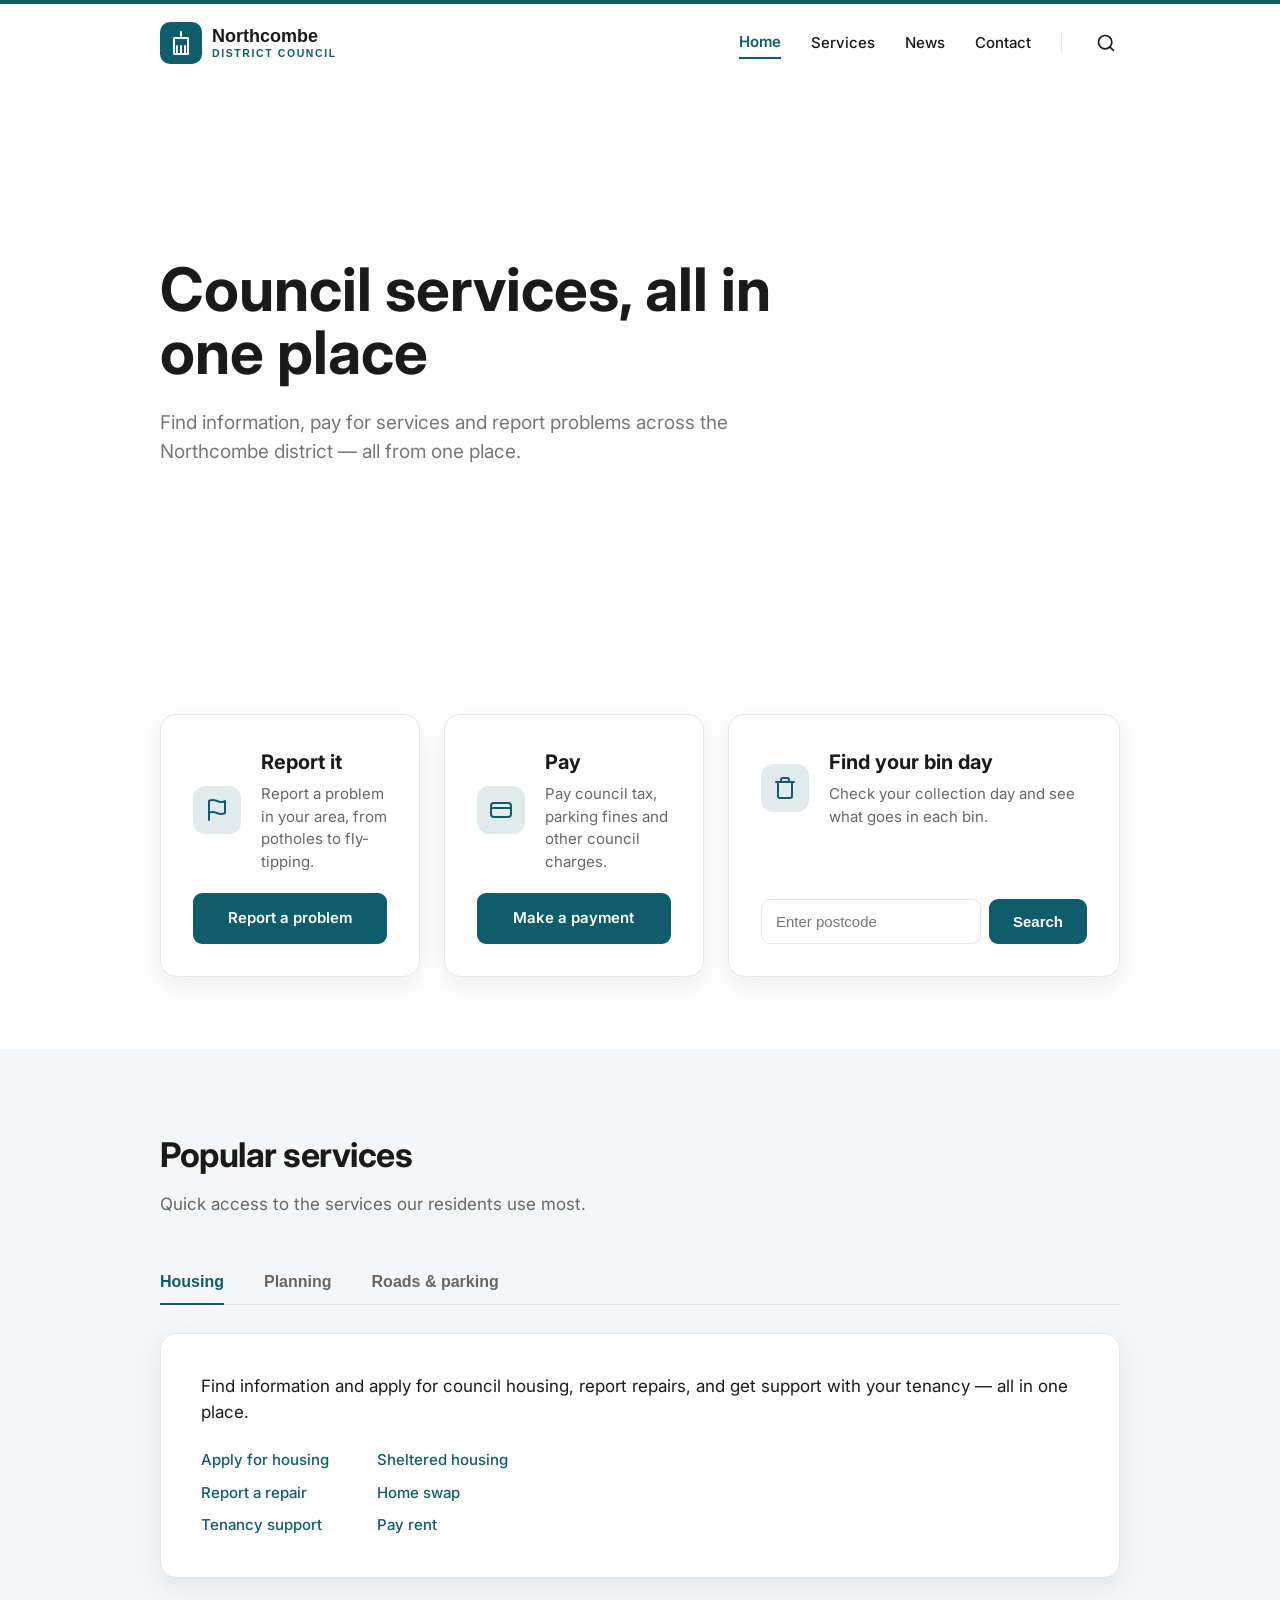
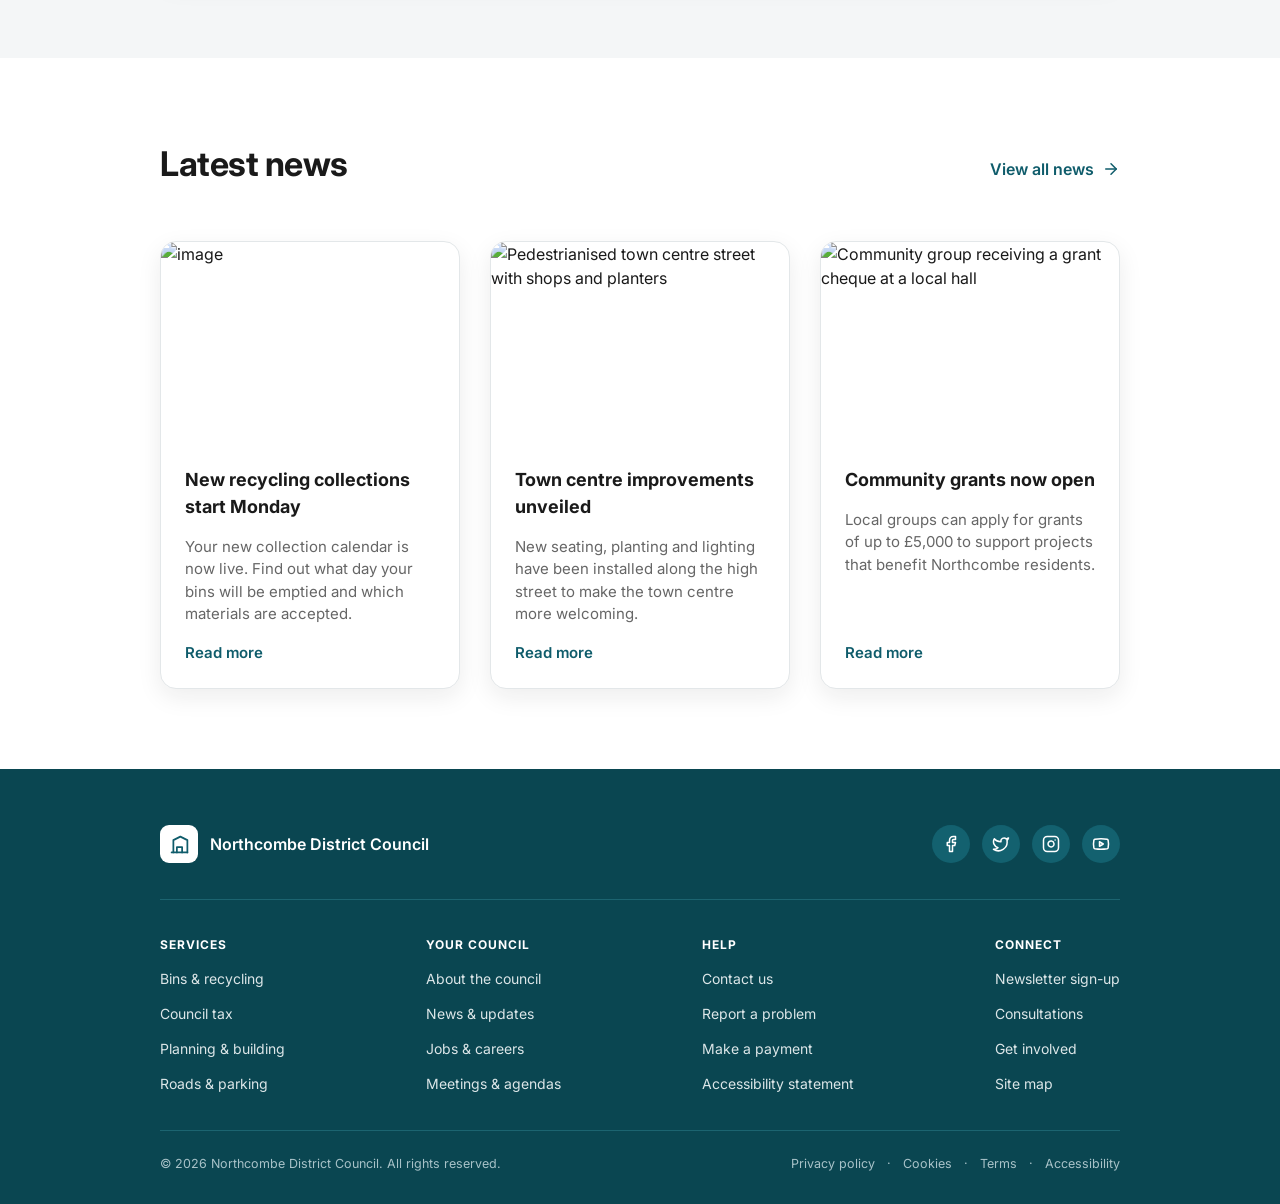
==== second-example/index.html @ d8261a24 "Add Northcombe District Council accessibility demo builds Two static builds of the same council site" ====
<!DOCTYPE html>
<html lang="en">
<head>
  <meta charset="UTF-8">
  <title>Northcombe District Council</title>
  <link rel="stylesheet" href="styles.css">
</head>
<body>
  <header class="site-header">
    <div class="container header-inner">
      <a href="index.html" class="logo-link">
        <img src="logo.svg" alt="logo">
      </a>
      <nav class="main-nav" aria-label="Main">
        <a href="index.html" class="nav-link active">Home</a>
        <a href="services.html" class="nav-link">Services</a>
        <a href="news.html" class="nav-link">News</a>
        <a href="contact.html" class="nav-link">Contact</a>
        <span class="nav-divider" aria-hidden="true"></span>
        <button class="search-btn" type="button" aria-label="Search">
          <svg class="icon-search" viewBox="0 0 24 24" fill="none" stroke="currentColor" stroke-width="2" stroke-linecap="round" stroke-linejoin="round" aria-hidden="true">
            <circle cx="11" cy="11" r="8"></circle>
            <path d="m21 21-4.35-4.35"></path>
          </svg>
        </button>
      </nav>
    </div>
  </header>

  <main>
    <section class="hero">
      <div class="hero-bg" aria-hidden="true"></div>
      <div class="container hero-content">
        <h1>Council services, all in one place</h1>
        <p class="hero-intro">Find information, pay for services and report problems across the Northcombe district — all from one place.</p>
      </div>
    </section>

    <section class="action-cards">
      <div class="container cards-row">
        <article class="card action-card">
          <div class="card-header">
            <span class="icon-badge">
              <svg viewBox="0 0 24 24" fill="none" stroke="currentColor" stroke-width="2" stroke-linecap="round" stroke-linejoin="round" aria-hidden="true"><path d="M4 15s1-1 4-1 5 2 8 2 4-1 4-1V3s-1 1-4 1-5-2-8-2-4 1-4 1z"></path><line x1="4" y1="22" x2="4" y2="15"></line></svg>
            </span>
            <div class="card-text">
              <h2>Report it</h2>
              <p>Report a problem in your area, from potholes to fly-tipping.</p>
            </div>
          </div>
          <a href="report.html" class="card-link">Report a problem</a>
        </article>

        <article class="card action-card">
          <div class="card-header">
            <span class="icon-badge">
              <svg viewBox="0 0 24 24" fill="none" stroke="currentColor" stroke-width="2" stroke-linecap="round" stroke-linejoin="round" aria-hidden="true"><rect x="2" y="5" width="20" height="14" rx="3"></rect><line x1="2" y1="10" x2="22" y2="10"></line></svg>
            </span>
            <div class="card-text">
              <h2>Pay</h2>
              <p>Pay council tax, parking fines and other council charges.</p>
            </div>
          </div>
          <a href="pay.html" class="card-link">Make a payment</a>
        </article>

        <article class="card action-card">
          <div class="card-header">
            <span class="icon-badge">
              <svg viewBox="0 0 24 24" fill="none" stroke="currentColor" stroke-width="2" stroke-linecap="round" stroke-linejoin="round" aria-hidden="true"><path d="M3 6h18"></path><path d="M19 6v14c0 1-1 2-2 2H7c-1 0-2-1-2-2V6"></path><path d="M8 6V4c0-1 1-2 2-2h4c1 0 2 1 2 2v2"></path></svg>
            </span>
            <div class="card-text">
              <h2>Find your bin day</h2>
              <p>Check your collection day and see what goes in each bin.</p>
            </div>
          </div>
          <form class="postcode-search" action="bins.html" method="get">
            <input type="text" id="postcode" name="postcode" placeholder="Enter postcode">
            <button type="submit" class="btn btn-primary">Search</button>
          </form>
        </article>
      </div>
    </section>

    <section class="popular-services">
      <div class="container">
        <div class="section-header">
          <h2>Popular services</h2>
          <p>Quick access to the services our residents use most.</p>
        </div>
        <div class="tabs">
          <div class="tabs-row" role="tablist" aria-label="Popular services">
            <button class="tab-btn active" id="tab-housing" role="tab" aria-selected="true" aria-controls="panel-housing" data-tab="housing">Housing</button>
            <button class="tab-btn" id="tab-planning" role="tab" aria-selected="false" aria-controls="panel-planning" data-tab="planning">Planning</button>
            <button class="tab-btn" id="tab-roads" role="tab" aria-selected="false" aria-controls="panel-roads" data-tab="roads">Roads &amp; parking</button>
          </div>
          <div class="tab-divider"></div>
          <div class="tab-panels">
            <div class="tab-panel active" id="panel-housing" role="tabpanel" aria-labelledby="tab-housing">
              <p>Find information and apply for council housing, report repairs, and get support with your tenancy — all in one place.</p>
              <div class="links-grid">
                <div class="links-col">
                  <a href="housing.html">Apply for housing</a>
                  <a href="repairs.html">Report a repair</a>
                  <a href="tenancy.html">Tenancy support</a>
                </div>
                <div class="links-col">
                  <a href="sheltered.html">Sheltered housing</a>
                  <a href="homeswap.html">Home swap</a>
                  <a href="rent.html">Pay rent</a>
                </div>
              </div>
            </div>
            <div class="tab-panel" id="panel-planning" role="tabpanel" aria-labelledby="tab-planning" hidden>
              <p>View planning applications, request pre-application advice and find building control guidance.</p>
              <div class="links-grid">
                <div class="links-col">
                  <a href="planning.html">Planning applications</a>
                  <a href="permission.html">Planning permission</a>
                  <a href="building.html">Building control</a>
                </div>
                <div class="links-col">
                  <a href="policies.html">Local planning policy</a>
                  <a href="enforcement.html">Planning enforcement</a>
                  <a href="appeals.html">Planning appeals</a>
                </div>
              </div>
            </div>
            <div class="tab-panel" id="panel-roads" role="tabpanel" aria-labelledby="tab-roads" hidden>
              <p>Report potholes, streetlight faults and parking problems, or apply for a parking permit.</p>
              <div class="links-grid">
                <div class="links-col">
                  <a href="potholes.html">Report a pothole</a>
                  <a href="streetlight.html">Faulty streetlight</a>
                  <a href="parking.html">Parking permits</a>
                </div>
                <div class="links-col">
                  <a href="abandoned.html">Abandoned vehicle</a>
                  <a href="roadworks.html">Roadworks</a>
                  <a href="speed.html">Speed limits</a>
                </div>
              </div>
            </div>
          </div>
        </div>
      </div>
    </section>

    <section class="latest-news">
      <div class="container">
        <div class="section-header header-row">
          <h2>Latest news</h2>
          <a href="news.html" class="view-all">
            View all news
            <svg viewBox="0 0 24 24" width="18" height="18" fill="none" stroke="currentColor" stroke-width="2" stroke-linecap="round" stroke-linejoin="round" aria-hidden="true"><path d="M5 12h14"></path><path d="m12 5 7 7-7 7"></path></svg>
          </a>
        </div>
        <div class="news-row">
          <article class="card news-card">
            <img src="https://images.unsplash.com/photo-1762805544291-cb128cf5ec80?crop=entropy&cs=tinysrgb&fit=max&fm=jpg&ixlib=rb-4.1.0&q=80&w=600" width="600" height="200" alt="image">
            <div class="news-body">
              <h3>New recycling collections start Monday</h3>
              <p class="news-summary">Your new collection calendar is now live. Find out what day your bins will be emptied and which materials are accepted.</p>
              <a href="recycling.html" class="read-more">Read more</a>
            </div>
          </article>

          <article class="card news-card">
            <img src="https://images.unsplash.com/photo-1702795601280-b0abf0468cf0?crop=entropy&cs=tinysrgb&fit=max&fm=jpg&ixlib=rb-4.1.0&q=80&w=600" width="600" height="200" alt="Pedestrianised town centre street with shops and planters">
            <div class="news-body">
              <h3>Town centre improvements unveiled</h3>
              <p class="news-summary">New seating, planting and lighting have been installed along the high street to make the town centre more welcoming.</p>
              <a href="town-centre.html" class="read-more">Read more</a>
            </div>
          </article>

          <article class="card news-card">
            <img src="https://images.unsplash.com/photo-1635336650373-4f62eae207f9?crop=entropy&cs=tinysrgb&fit=max&fm=jpg&ixlib=rb-4.1.0&q=80&w=600" width="600" height="200" alt="Community group receiving a grant cheque at a local hall">
            <div class="news-body">
              <h3>Community grants now open</h3>
              <p class="news-summary">Local groups can apply for grants of up to £5,000 to support projects that benefit Northcombe residents.</p>
              <a href="grants.html" class="read-more">Read more</a>
            </div>
          </article>
        </div>
      </div>
    </section>
  </main>

  <footer class="site-footer">
    <div class="container">
      <div class="footer-top">
        <div class="footer-brand">
          <span class="footer-crest">
            <svg viewBox="0 0 24 24" fill="none" stroke="currentColor" stroke-width="2" stroke-linecap="round" stroke-linejoin="round" aria-hidden="true"><path d="M3 21h18"></path><path d="M5 21V7l8-4 8 4v14"></path><path d="M9 21v-6h6v6"></path></svg>
          </span>
          Northcombe District Council
        </div>
        <div class="social">
          <a href="https://facebook.com" aria-label="Facebook">
            <svg viewBox="0 0 24 24" fill="none" stroke="currentColor" stroke-width="2" stroke-linecap="round" stroke-linejoin="round" aria-hidden="true"><path d="M18 2h-3a5 5 0 0 0-5 5v3H7v4h3v8h4v-8h3l1-4h-4V7a1 1 0 0 1 1-1h3z"></path></svg>
          </a>
          <a href="https://twitter.com" aria-label="Twitter">
            <svg viewBox="0 0 24 24" fill="none" stroke="currentColor" stroke-width="2" stroke-linecap="round" stroke-linejoin="round" aria-hidden="true"><path d="M22 4s-.7 2.1-2 3.4c1.6 10-9.4 17.3-18 11.6 2.2.1 4.4-.6 6-2C3 15.5.5 9.6 3 5c2.2 2.6 5.6 4.1 9 4-.9-4.2 4-6.6 7-3.8 1.1 0 3-1.2 3-1.2z"></path></svg>
          </a>
          <a href="https://instagram.com" aria-label="Instagram">
            <svg viewBox="0 0 24 24" fill="none" stroke="currentColor" stroke-width="2" stroke-linecap="round" stroke-linejoin="round" aria-hidden="true"><rect x="2" y="2" width="20" height="20" rx="5" ry="5"></rect><path d="M16 11.37A4 4 0 1 1 12.63 8 4 4 0 0 1 16 11.37z"></path><line x1="17.5" y1="6.5" x2="17.51" y2="6.5"></line></svg>
          </a>
          <a href="https://youtube.com" aria-label="YouTube">
            <svg viewBox="0 0 24 24" fill="none" stroke="currentColor" stroke-width="2" stroke-linecap="round" stroke-linejoin="round" aria-hidden="true"><path d="M2.5 17a24.12 24.12 0 0 1 0-10 2 2 0 0 1 1.4-1.4 49.56 49.56 0 0 1 16.2 0A2 2 0 0 1 21.5 7a24.12 24.12 0 0 1 0 10 2 2 0 0 1-1.4 1.4 49.55 49.55 0 0 1-16.2 0A2 2 0 0 1 2.5 17z"></path><polygon points="10 15 15 12 10 9"></polygon></svg>
          </a>
        </div>
      </div>
      <div class="footer-divider"></div>
      <div class="footer-columns">
        <div class="footer-col">
          <h3>Services</h3>
          <a href="bins.html">Bins &amp; recycling</a>
          <a href="council-tax.html">Council tax</a>
          <a href="planning.html">Planning &amp; building</a>
          <a href="roads.html">Roads &amp; parking</a>
        </div>
        <div class="footer-col">
          <h3>Your council</h3>
          <a href="about.html">About the council</a>
          <a href="news.html">News &amp; updates</a>
          <a href="jobs.html">Jobs &amp; careers</a>
          <a href="meetings.html">Meetings &amp; agendas</a>
        </div>
        <div class="footer-col">
          <h3>Help</h3>
          <a href="contact.html">Contact us</a>
          <a href="report.html">Report a problem</a>
          <a href="pay.html">Make a payment</a>
          <a href="accessibility.html">Accessibility statement</a>
        </div>
        <div class="footer-col">
          <h3>Connect</h3>
          <a href="newsletter.html">Newsletter sign-up</a>
          <a href="consultations.html">Consultations</a>
          <a href="volunteer.html">Get involved</a>
          <a href="sitemap.html">Site map</a>
        </div>
      </div>
      <div class="footer-fine">
        <p>&copy; 2026 Northcombe District Council. All rights reserved.</p>
        <p><a href="privacy.html">Privacy policy</a> &nbsp; &middot; &nbsp; <a href="cookies.html">Cookies</a> &nbsp; &middot; &nbsp; <a href="terms.html">Terms</a> &nbsp; &middot; &nbsp; <a href="accessibility.html">Accessibility</a></p>
      </div>
    </div>
  </footer>

  <script src="script.js"></script>
</body>
</html>
---- second-example/styles.css ----
@import url('https://fonts.googleapis.com/css2?family=Inter:wght@400;500;600;700&display=swap');

:root {
  --teal: #0F5C6B;
  --teal-dark: #0A4651;
  --teal-tint: rgba(15, 92, 107, 0.12);
  --amber: #E8A33D;
  --heading: #1A1A1A;
  --bg: #FFFFFF;
  --section: #F4F6F7;
  --border: #E3E7E9;
  --footer-link: #DCE6E8;
  --footer-faint: #5E868F;
  --radius: 16px;
  --radius-sm: 9px;
  --container: 1200px;
}

* {
  box-sizing: border-box;
}

body {
  margin: 0;
  font-family: Inter, -apple-system, BlinkMacSystemFont, 'Segoe UI', sans-serif;
  color: var(--heading);
  background: var(--bg);
  line-height: 1.5;
}

img {
  max-width: 100%;
  display: block;
}

a {
  color: var(--teal);
  text-decoration: none;
}

.container {
  width: 100%;
  max-width: var(--container);
  margin: 0 auto;
  padding: 0 120px;
}

/* Header */
.site-header {
  background: var(--bg);
  border-top: 4px solid var(--teal);
}

.header-inner {
  display: flex;
  align-items: center;
  justify-content: space-between;
  padding-top: 18px;
  padding-bottom: 18px;
}

.logo-link {
  display: inline-block;
  line-height: 0;
}

.main-nav {
  display: flex;
  align-items: center;
  gap: 30px;
}

.nav-link {
  font-size: 15px;
  font-weight: 500;
  color: var(--heading);
  padding: 4px 0;
}

.nav-link.active {
  color: var(--teal);
  font-weight: 600;
  border-bottom: 2px solid var(--teal);
}

.nav-divider {
  width: 1px;
  height: 20px;
  background: var(--border);
}

.search-btn {
  background: none;
  border: none;
  padding: 4px;
  cursor: pointer;
  display: inline-flex;
  align-items: center;
  justify-content: center;
  color: var(--heading);
}

.icon-search {
  width: 20px;
  height: 20px;
}

/* Hero */
.hero {
  position: relative;
  height: 560px;
  display: flex;
  align-items: center;
  overflow: hidden;
}

.hero-bg {
  position: absolute;
  inset: 0;
  background: url('https://images.unsplash.com/photo-1603113232460-e4f9387aef85?crop=entropy&cs=tinysrgb&fit=max&fm=jpg&ixlib=rb-4.1.0&q=80&w=1440') center/cover no-repeat;
}

.hero-bg::after {
  content: '';
  position: absolute;
  inset: 0;
  background: rgba(255, 255, 255, 0.89);
}

.hero-content {
  position: relative;
  z-index: 1;
}

.hero-content h1 {
  font-size: 60px;
  line-height: 1.05;
  font-weight: 700;
  margin: 0 0 24px;
  max-width: 640px;
}

.hero-intro {
  font-size: 19px;
  line-height: 1.55;
  margin: 0;
  max-width: 600px;
  color: #767676;
}

*:focus {
  outline: none;
}

/* Cards */
.cards-row {
  display: flex;
  gap: 24px;
  padding-top: 72px;
  padding-bottom: 72px;
}

.card {
  background: var(--bg);
  border: 1px solid var(--border);
  border-radius: var(--radius);
  box-shadow: 0 8px 24px rgba(26, 26, 26, 0.08);
}

.action-card {
  flex: 1;
  padding: 32px;
  display: flex;
  flex-direction: column;
  gap: 20px;
}

.card-header {
  display: flex;
  align-items: center;
  gap: 20px;
}

.icon-badge {
  width: 48px;
  height: 48px;
  border-radius: 12px;
  background: var(--teal-tint);
  display: inline-flex;
  align-items: center;
  justify-content: center;
  color: var(--teal);
  flex-shrink: 0;
}

.icon-badge svg {
  width: 24px;
  height: 24px;
}

.card-text h2 {
  font-size: 20px;
  font-weight: 700;
  margin: 0 0 6px;
}

.card-text p {
  margin: 0;
  font-size: 15px;
  color: #666;
}

.card-link,
.btn {
  display: inline-flex;
  align-items: center;
  justify-content: center;
  padding: 14px 24px;
  border-radius: var(--radius-sm);
  font-size: 15px;
  font-weight: 600;
  cursor: pointer;
  border: none;
}

.card-link {
  background: var(--teal);
  color: #fff;
  margin-top: auto;
}

.postcode-search {
  display: flex;
  gap: 8px;
  margin-top: auto;
}

.postcode-search input {
  flex: 1;
  padding: 12px 14px;
  border: 1px solid var(--border);
  border-radius: var(--radius-sm);
  font-size: 15px;
}

.btn-primary {
  background: var(--teal);
  color: #fff;
}

/* Popular services */
.popular-services {
  background: var(--section);
  padding: 80px 0;
}

.section-header {
  margin-bottom: 44px;
}

.section-header h2 {
  font-size: 34px;
  font-weight: 700;
  margin: 0 0 12px;
  letter-spacing: -0.5px;
}

.section-header p {
  margin: 0;
  font-size: 17px;
  color: #666;
}

.tabs-row {
  display: flex;
  gap: 40px;
  margin-bottom: 0;
}

.tab-btn {
  background: none;
  border: none;
  border-bottom: 2px solid transparent;
  padding: 12px 0;
  font-size: 16px;
  font-weight: 600;
  color: #666;
  cursor: pointer;
}

.tab-btn.active {
  color: var(--teal);
  border-bottom-color: var(--teal);
}

.tab-divider {
  height: 1px;
  background: var(--border);
  margin-top: -1px;
  margin-bottom: 28px;
}

.tab-panel {
  display: none;
  background: var(--bg);
  border: 1px solid var(--border);
  border-radius: var(--radius);
  padding: 40px;
  box-shadow: 0 8px 24px rgba(26, 26, 26, 0.08);
}

.tab-panel.active {
  display: block;
}

.tab-panel p {
  margin: 0 0 24px;
  font-size: 17px;
}

.links-grid {
  display: flex;
  gap: 48px;
}

.links-col {
  display: flex;
  flex-direction: column;
  gap: 10px;
}

.links-col a {
  font-size: 15px;
  font-weight: 500;
  color: var(--teal);
}

/* Latest news */
.latest-news {
  padding: 80px 0;
}

.header-row {
  display: flex;
  align-items: center;
  justify-content: space-between;
  margin-bottom: 40px;
}

.view-all {
  display: inline-flex;
  align-items: center;
  gap: 8px;
  font-size: 16px;
  font-weight: 600;
  color: var(--teal);
}

.news-row {
  display: flex;
  gap: 30px;
}

.news-card {
  flex: 1;
  display: flex;
  flex-direction: column;
  overflow: hidden;
}

.news-card img {
  width: 100%;
  height: 200px;
  object-fit: cover;
}

.news-body {
  padding: 24px;
  display: flex;
  flex-direction: column;
  gap: 16px;
  flex: 1;
}

.news-body h3 {
  font-size: 18px;
  font-weight: 700;
  margin: 0;
}

.news-summary {
  margin: 0;
  font-size: 15px;
  color: #666;
  flex: 1;
}

.read-more {
  font-size: 15px;
  font-weight: 600;
  color: var(--teal);
}

/* Footer */
.site-footer {
  background: var(--teal-dark);
  color: #fff;
  padding: 56px 0 30px;
}

.footer-top {
  display: flex;
  align-items: center;
  justify-content: space-between;
  margin-bottom: 36px;
}

.footer-brand {
  display: flex;
  align-items: center;
  gap: 12px;
  font-size: 16px;
  font-weight: 600;
  color: #fff;
}

.footer-crest {
  width: 38px;
  height: 38px;
  border-radius: 9px;
  background: #fff;
  display: inline-flex;
  align-items: center;
  justify-content: center;
  color: var(--teal);
}

.footer-crest svg {
  width: 21px;
  height: 21px;
}

.social {
  display: flex;
  gap: 12px;
}

.social a {
  width: 38px;
  height: 38px;
  border-radius: 19px;
  background: #13616F;
  display: inline-flex;
  align-items: center;
  justify-content: center;
  color: #fff;
}

.social a svg {
  width: 18px;
  height: 18px;
}

.footer-divider {
  height: 1px;
  background: #1C6470;
  margin-bottom: 36px;
}

.footer-columns {
  display: flex;
  justify-content: space-between;
  gap: 48px;
  margin-bottom: 36px;
}

.footer-col {
  display: flex;
  flex-direction: column;
  gap: 14px;
}

.footer-col h3 {
  font-size: 12px;
  font-weight: 700;
  letter-spacing: 1px;
  color: #fff;
  margin: 0;
  text-transform: uppercase;
}

.footer-col a {
  font-size: 14px;
  color: var(--footer-link);
}

.footer-fine {
  display: flex;
  justify-content: space-between;
  align-items: center;
  padding-top: 24px;
  border-top: 1px solid #1C6470;
}

.footer-fine p,
.footer-fine a {
  font-size: 12.5px;
  color: #A8C2C8;
  margin: 0;
}

/* Report page */
.breadcrumb {
  display: flex;
  align-items: center;
  gap: 8px;
  padding: 16px 0;
  border-bottom: 1px solid var(--border);
  font-size: 13px;
}

.breadcrumb a {
  color: var(--teal);
}

.breadcrumb span {
  color: #666;
}

.main-two-col {
  display: flex;
  justify-content: space-between;
  gap: 80px;
  padding-top: 56px;
  padding-bottom: 84px;
}

.form-column {
  width: 680px;
}

.form-column h1 {
  font-size: 34px;
  font-weight: 700;
  margin: 0 0 12px;
}

.form-column > p {
  margin: 0 0 26px;
  font-size: 16px;
  color: #666;
}

.fields {
  display: flex;
  flex-direction: column;
  gap: 16px;
}

.field input,
.field select,
.field textarea {
  width: 100%;
  padding: 15px 16px;
  border: 1px solid var(--border);
  border-radius: var(--radius-sm);
  font-size: 15px;
  font-family: inherit;
}

.field textarea {
  min-height: 150px;
  resize: vertical;
}

.field select {
  appearance: none;
  background: var(--bg);
}

.file-field {
  display: flex;
  align-items: center;
  gap: 12px;
}

.file-field label {
  font-size: 15px;
  color: var(--heading);
}

.aside {
  width: 360px;
  display: flex;
  flex-direction: column;
  gap: 16px;
}

.help-card,
.next-card {
  border-radius: 12px;
  padding: 24px;
  display: flex;
  flex-direction: column;
  gap: 8px;
}

.help-card {
  background: var(--section);
}

.next-card {
  background: var(--bg);
  border: 1px solid var(--border);
}

.help-card h2,
.next-card h2 {
  font-size: 16px;
  font-weight: 700;
  margin: 0;
}

.help-card p,
.next-card p {
  margin: 0;
  font-size: 14px;
}

.help-card .muted,
.next-card .muted {
  color: #666;
}

/* Dialog */
.dialog-backdrop {
  position: fixed;
  inset: 0;
  background: rgba(8, 39, 45, 0.7);
  z-index: 200;
}

.dialog {
  position: fixed;
  top: 50%;
  left: 50%;
  transform: translate(-50%, -50%);
  width: 460px;
  background: var(--bg);
  border-radius: var(--radius);
  padding: 44px 40px 40px;
  box-shadow: 0 24px 60px rgba(10, 42, 49, 0.25);
  z-index: 201;
}

.dialog-content {
  display: flex;
  flex-direction: column;
  align-items: center;
  gap: 18px;
  text-align: center;
}

.dialog-close {
  position: absolute;
  top: 12px;
  right: 12px;
  width: 36px;
  height: 36px;
  border-radius: 18px;
  background: none;
  border: none;
  cursor: pointer;
  display: inline-flex;
  align-items: center;
  justify-content: center;
  color: #666;
}

.dialog-close svg {
  width: 20px;
  height: 20px;
}

.success-badge {
  width: 64px;
  height: 64px;
  border-radius: 32px;
  background: var(--teal);
  color: #fff;
  display: inline-flex;
  align-items: center;
  justify-content: center;
}

.success-badge svg {
  width: 32px;
  height: 32px;
}

.dialog-title {
  font-size: 21px;
  font-weight: 700;
  margin: 0;
  line-height: 1.3;
}

.dialog-body {
  margin: 0;
  font-size: 14px;
  color: #666;
}

[hidden] {
  display: none !important;
}
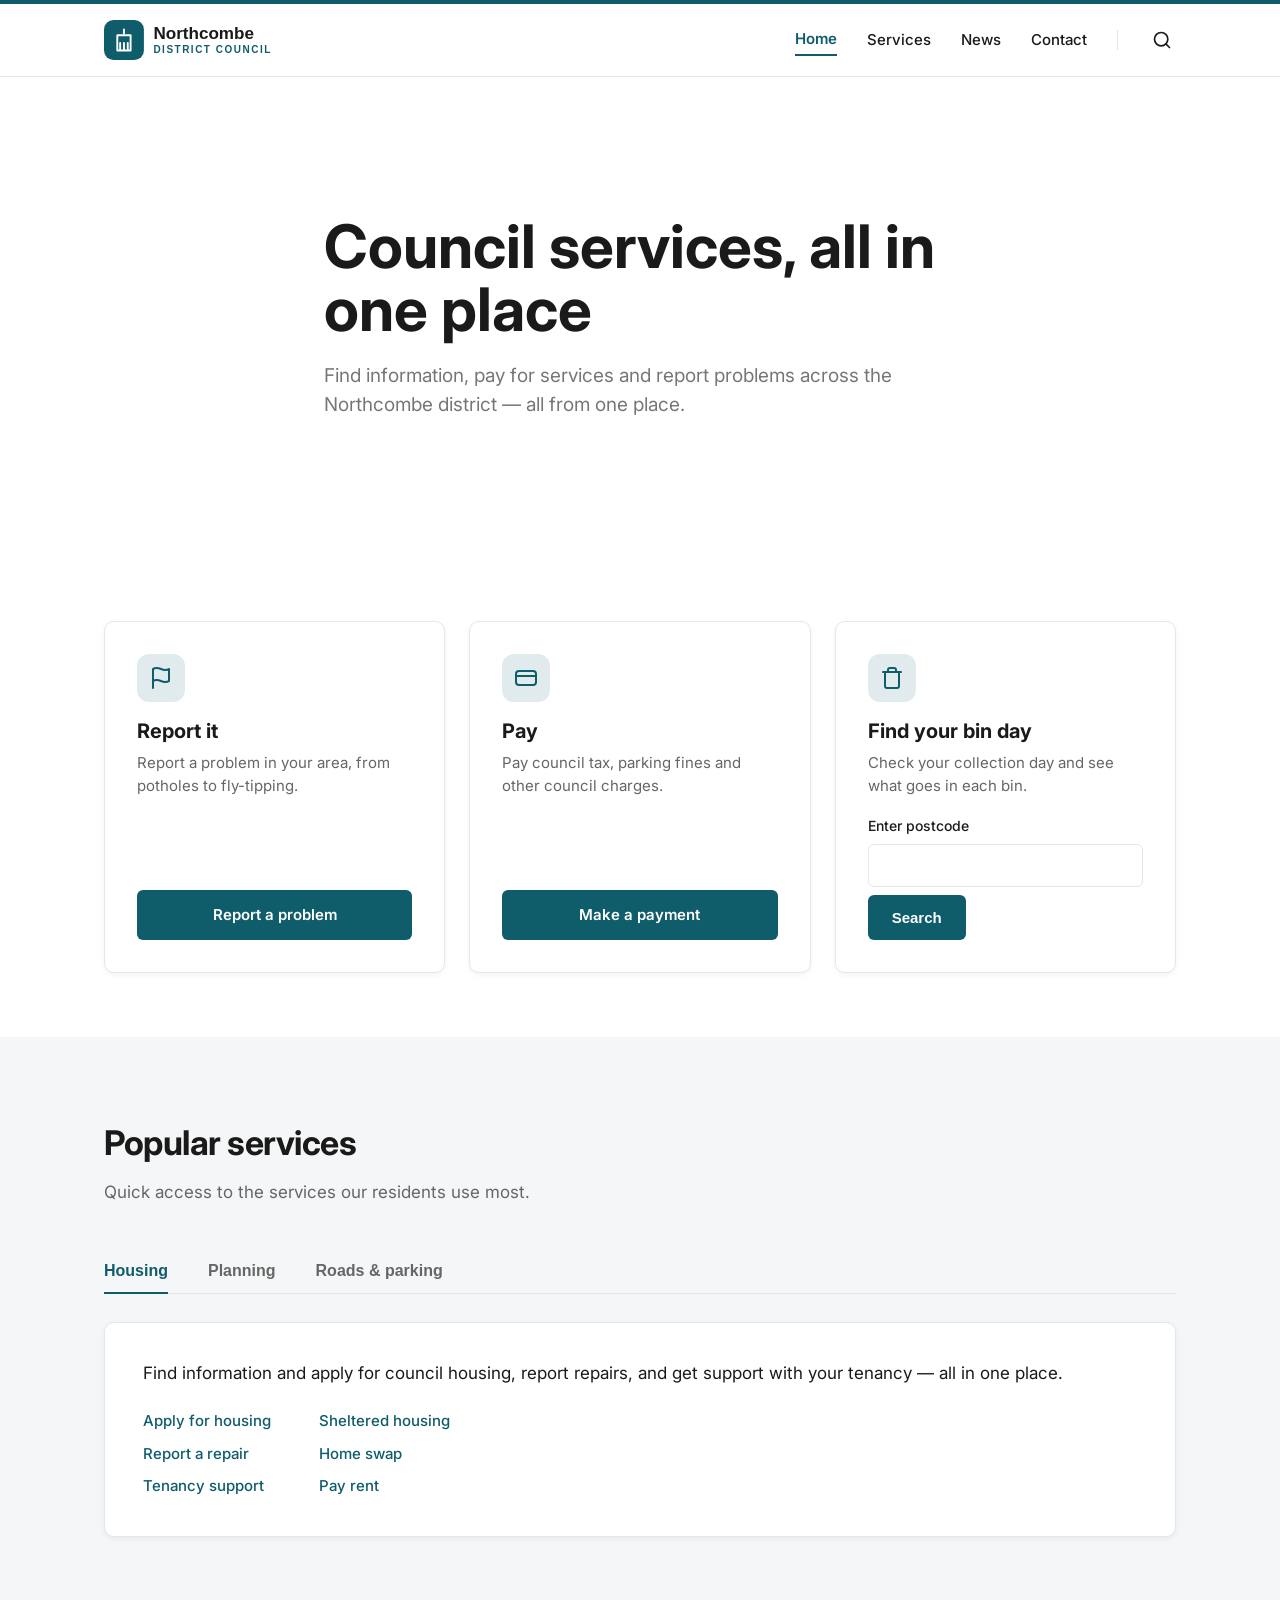
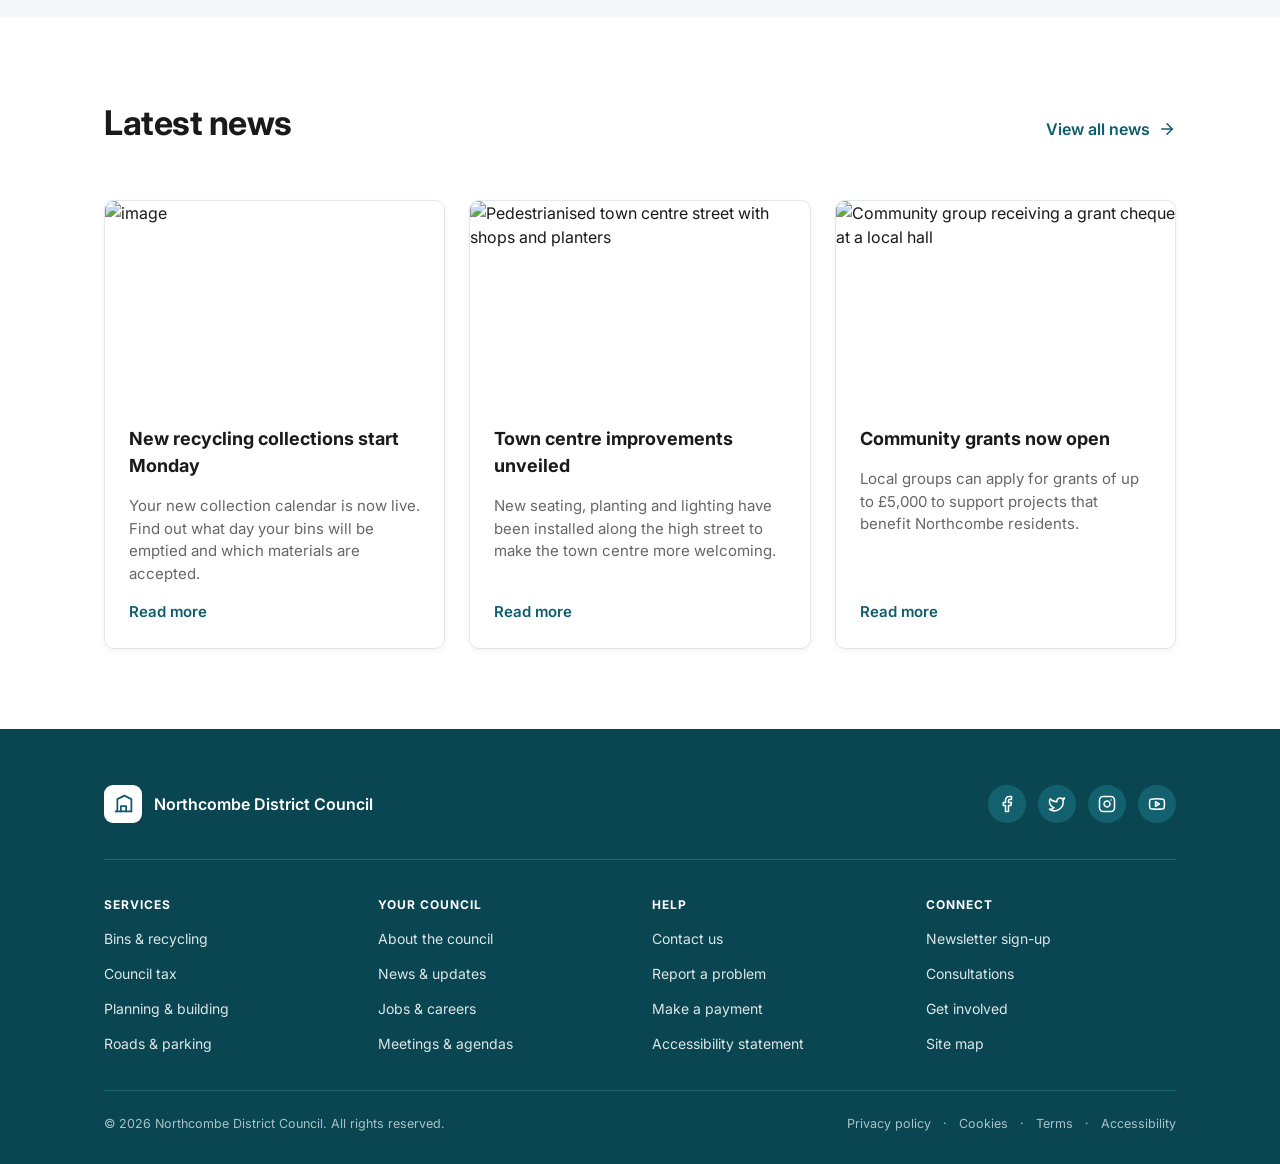
==== commit 0b9d9199: "style(second-example): port fluid iframe layout + council polish Mirror the first-example redesign s" ====
--- a/second-example/index.html
+++ b/second-example/index.html
@@ -75,7 +75,8 @@
             </div>
           </div>
           <form class="postcode-search" action="bins.html" method="get">
-            <input type="text" id="postcode" name="postcode" placeholder="Enter postcode">
+            <label for="postcode" class="postcode-label">Enter postcode</label>
+            <input type="text" id="postcode" name="postcode">
             <button type="submit" class="btn btn-primary">Search</button>
           </form>
         </article>
--- a/second-example/styles.css
+++ b/second-example/styles.css
@@ -11,8 +11,8 @@
   --border: #E3E7E9;
   --footer-link: #DCE6E8;
   --footer-faint: #5E868F;
-  --radius: 16px;
-  --radius-sm: 9px;
+  --radius: 10px;
+  --radius-sm: 6px;
   --container: 1200px;
 }
 
@@ -42,32 +42,41 @@
   width: 100%;
   max-width: var(--container);
   margin: 0 auto;
-  padding: 0 120px;
+  padding: 0 clamp(20px, 5vw, 72px);
 }
 
 /* Header */
 .site-header {
   background: var(--bg);
   border-top: 4px solid var(--teal);
+  border-bottom: 1px solid var(--border);
 }
 
 .header-inner {
   display: flex;
   align-items: center;
   justify-content: space-between;
-  padding-top: 18px;
-  padding-bottom: 18px;
+  gap: 16px;
+  flex-wrap: wrap;
+  padding-top: 16px;
+  padding-bottom: 16px;
 }
 
 .logo-link {
   display: inline-block;
   line-height: 0;
+  flex-shrink: 0;
+}
+
+.logo-link img {
+  height: 40px;
+  width: auto;
 }
 
 .main-nav {
   display: flex;
   align-items: center;
-  gap: 30px;
+  gap: clamp(14px, 2.5vw, 30px);
 }
 
 .nav-link {
@@ -108,10 +117,11 @@
 /* Hero */
 .hero {
   position: relative;
-  height: 560px;
+  min-height: 480px;
   display: flex;
   align-items: center;
   overflow: hidden;
+  padding: 48px 0;
 }
 
 .hero-bg {
@@ -130,13 +140,17 @@
 .hero-content {
   position: relative;
   z-index: 1;
+  background: #fff;
+  padding: clamp(24px, 4vw, 44px);
+  border-radius: var(--radius);
+  max-width: 720px;
 }
 
 .hero-content h1 {
-  font-size: 60px;
+  font-size: clamp(34px, 6vw, 60px);
   line-height: 1.05;
   font-weight: 700;
-  margin: 0 0 24px;
+  margin: 0 0 20px;
   max-width: 640px;
 }
 
@@ -154,31 +168,32 @@
 
 /* Cards */
 .cards-row {
-  display: flex;
+  display: grid;
+  grid-template-columns: repeat(auto-fit, minmax(220px, 1fr));
   gap: 24px;
-  padding-top: 72px;
-  padding-bottom: 72px;
+  padding-top: 64px;
+  padding-bottom: 64px;
 }
 
 .card {
   background: var(--bg);
   border: 1px solid var(--border);
   border-radius: var(--radius);
-  box-shadow: 0 8px 24px rgba(26, 26, 26, 0.08);
+  box-shadow: 0 2px 6px rgba(26, 26, 26, 0.05);
 }
 
 .action-card {
-  flex: 1;
-  padding: 32px;
-  display: flex;
-  flex-direction: column;
-  gap: 20px;
+  padding: clamp(20px, 3vw, 32px);
+  display: flex;
+  flex-direction: column;
+  gap: 18px;
 }
 
 .card-header {
   display: flex;
-  align-items: center;
-  gap: 20px;
+  flex-direction: column;
+  align-items: flex-start;
+  gap: 14px;
 }
 
 .icon-badge {
@@ -231,8 +246,16 @@
 
 .postcode-search {
   display: flex;
+  flex-wrap: wrap;
   gap: 8px;
   margin-top: auto;
+}
+
+.postcode-label {
+  flex-basis: 100%;
+  font-size: 14px;
+  font-weight: 500;
+  color: var(--heading);
 }
 
 .postcode-search input {
@@ -273,7 +296,8 @@
 
 .tabs-row {
   display: flex;
-  gap: 40px;
+  flex-wrap: wrap;
+  gap: clamp(20px, 4vw, 40px);
   margin-bottom: 0;
 }
 
@@ -305,8 +329,8 @@
   background: var(--bg);
   border: 1px solid var(--border);
   border-radius: var(--radius);
-  padding: 40px;
-  box-shadow: 0 8px 24px rgba(26, 26, 26, 0.08);
+  padding: clamp(24px, 3vw, 40px);
+  box-shadow: 0 2px 6px rgba(26, 26, 26, 0.05);
 }
 
 .tab-panel.active {
@@ -357,8 +381,9 @@
 }
 
 .news-row {
-  display: flex;
-  gap: 30px;
+  display: grid;
+  grid-template-columns: repeat(auto-fit, minmax(220px, 1fr));
+  gap: 24px;
 }
 
 .news-card {
@@ -412,6 +437,8 @@
   display: flex;
   align-items: center;
   justify-content: space-between;
+  flex-wrap: wrap;
+  gap: 20px;
   margin-bottom: 36px;
 }
 
@@ -468,9 +495,9 @@
 }
 
 .footer-columns {
-  display: flex;
-  justify-content: space-between;
-  gap: 48px;
+  display: grid;
+  grid-template-columns: repeat(auto-fit, minmax(180px, 1fr));
+  gap: 32px 24px;
   margin-bottom: 36px;
 }
 
@@ -496,8 +523,10 @@
 
 .footer-fine {
   display: flex;
+  flex-wrap: wrap;
   justify-content: space-between;
   align-items: center;
+  gap: 8px 16px;
   padding-top: 24px;
   border-top: 1px solid #1C6470;
 }
@@ -529,14 +558,16 @@
 
 .main-two-col {
   display: flex;
+  flex-wrap: wrap;
   justify-content: space-between;
-  gap: 80px;
+  gap: 48px;
   padding-top: 56px;
   padding-bottom: 84px;
 }
 
 .form-column {
-  width: 680px;
+  flex: 1 1 380px;
+  max-width: 680px;
 }
 
 .form-column h1 {
@@ -590,7 +621,8 @@
 }
 
 .aside {
-  width: 360px;
+  flex: 1 1 280px;
+  max-width: 360px;
   display: flex;
   flex-direction: column;
   gap: 16px;
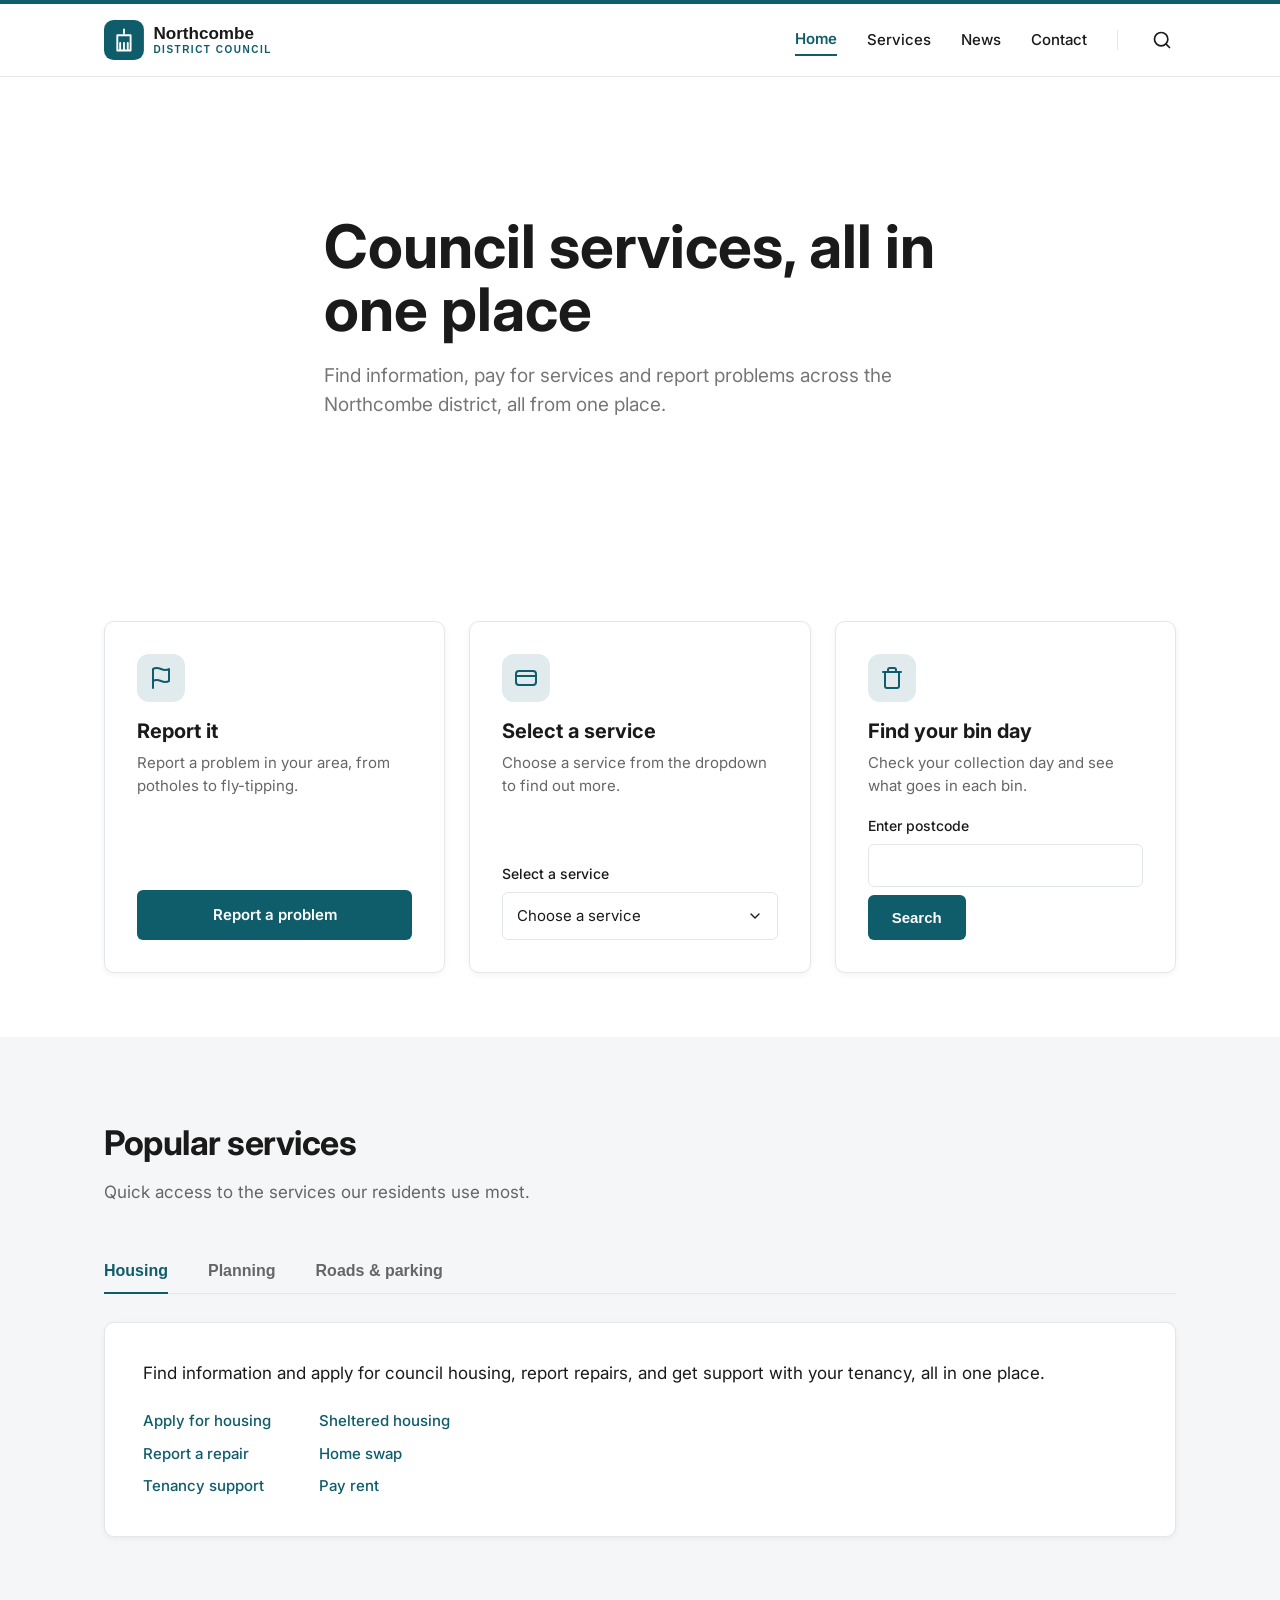
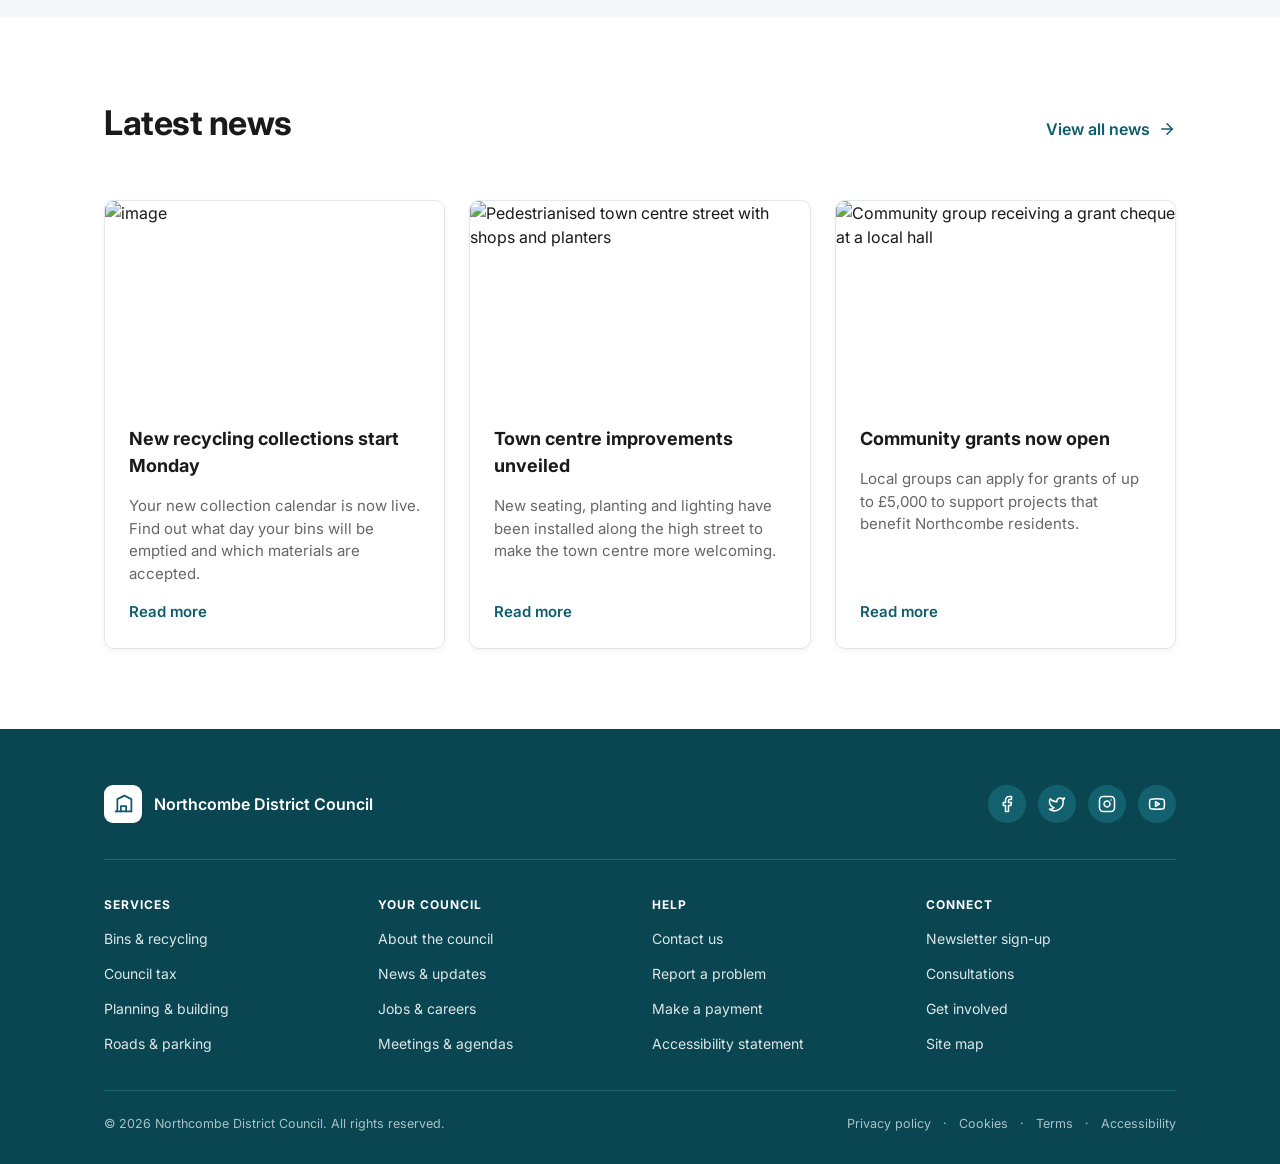
==== commit 227ba216: "feat: add mouse-only service dropdown and keyboard focus demo Replace the Pay card in both demos wit" ====
--- a/second-example/index.html
+++ b/second-example/index.html
@@ -1,10 +1,12 @@
 <!DOCTYPE html>
 <html lang="en">
+
 <head>
   <meta charset="UTF-8">
   <title>Northcombe District Council</title>
   <link rel="stylesheet" href="styles.css">
 </head>
+
 <body>
   <header class="site-header">
     <div class="container header-inner">
@@ -14,11 +16,12 @@
       <nav class="main-nav" aria-label="Main">
         <a href="index.html" class="nav-link active">Home</a>
         <a href="services.html" class="nav-link">Services</a>
-        <a href="news.html" class="nav-link">News</a>
-        <a href="contact.html" class="nav-link">Contact</a>
+        <a href="news.html" class="nav-link focus-faint">News</a>
+        <a href="contact.html" class="nav-link focus-none">Contact</a>
         <span class="nav-divider" aria-hidden="true"></span>
         <button class="search-btn" type="button" aria-label="Search">
-          <svg class="icon-search" viewBox="0 0 24 24" fill="none" stroke="currentColor" stroke-width="2" stroke-linecap="round" stroke-linejoin="round" aria-hidden="true">
+          <svg class="icon-search" viewBox="0 0 24 24" fill="none" stroke="currentColor" stroke-width="2"
+            stroke-linecap="round" stroke-linejoin="round" aria-hidden="true">
             <circle cx="11" cy="11" r="8"></circle>
             <path d="m21 21-4.35-4.35"></path>
           </svg>
@@ -32,7 +35,8 @@
       <div class="hero-bg" aria-hidden="true"></div>
       <div class="container hero-content">
         <h1>Council services, all in one place</h1>
-        <p class="hero-intro">Find information, pay for services and report problems across the Northcombe district — all from one place.</p>
+        <p class="hero-intro">Find information, pay for services and report problems across the Northcombe district,
+          all from one place.</p>
       </div>
     </section>
 
@@ -41,7 +45,11 @@
         <article class="card action-card">
           <div class="card-header">
             <span class="icon-badge">
-              <svg viewBox="0 0 24 24" fill="none" stroke="currentColor" stroke-width="2" stroke-linecap="round" stroke-linejoin="round" aria-hidden="true"><path d="M4 15s1-1 4-1 5 2 8 2 4-1 4-1V3s-1 1-4 1-5-2-8-2-4 1-4 1z"></path><line x1="4" y1="22" x2="4" y2="15"></line></svg>
+              <svg viewBox="0 0 24 24" fill="none" stroke="currentColor" stroke-width="2" stroke-linecap="round"
+                stroke-linejoin="round" aria-hidden="true">
+                <path d="M4 15s1-1 4-1 5 2 8 2 4-1 4-1V3s-1 1-4 1-5-2-8-2-4 1-4 1z"></path>
+                <line x1="4" y1="22" x2="4" y2="15"></line>
+              </svg>
             </span>
             <div class="card-text">
               <h2>Report it</h2>
@@ -54,20 +62,48 @@
         <article class="card action-card">
           <div class="card-header">
             <span class="icon-badge">
-              <svg viewBox="0 0 24 24" fill="none" stroke="currentColor" stroke-width="2" stroke-linecap="round" stroke-linejoin="round" aria-hidden="true"><rect x="2" y="5" width="20" height="14" rx="3"></rect><line x1="2" y1="10" x2="22" y2="10"></line></svg>
+              <svg viewBox="0 0 24 24" fill="none" stroke="currentColor" stroke-width="2" stroke-linecap="round"
+                stroke-linejoin="round" aria-hidden="true">
+                <rect x="2" y="5" width="20" height="14" rx="3"></rect>
+                <line x1="2" y1="10" x2="22" y2="10"></line>
+              </svg>
             </span>
             <div class="card-text">
-              <h2>Pay</h2>
-              <p>Pay council tax, parking fines and other council charges.</p>
-            </div>
-          </div>
-          <a href="pay.html" class="card-link">Make a payment</a>
+              <h2>Select a service</h2>
+              <p>Choose a service from the dropdown to find out more.</p>
+            </div>
+          </div>
+          <!-- Mouse-only custom dropdown: no tabindex, no roles, click-only handlers.
+               Keyboard users cannot reach or operate it; Tab skips straight past. -->
+          <div class="service-select">
+            <span class="service-select-label">Select a service</span>
+            <div class="dropdown" data-dropdown>
+              <div class="dropdown-toggle" data-dropdown-toggle>
+                <span class="dropdown-value">Choose a service</span>
+                <svg class="dropdown-caret" viewBox="0 0 24 24" fill="none" stroke="currentColor" stroke-width="2"
+                  stroke-linecap="round" stroke-linejoin="round" aria-hidden="true">
+                  <path d="m6 9 6 6 6-6"></path>
+                </svg>
+              </div>
+              <ul class="dropdown-menu" data-dropdown-menu hidden>
+                <li class="dropdown-option" data-value="council-tax">Council tax</li>
+                <li class="dropdown-option" data-value="parking-fine">Parking fine</li>
+                <li class="dropdown-option" data-value="council-rent">Council rent</li>
+                <li class="dropdown-option" data-value="business-rates">Business rates</li>
+              </ul>
+            </div>
+          </div>
         </article>
 
         <article class="card action-card">
           <div class="card-header">
             <span class="icon-badge">
-              <svg viewBox="0 0 24 24" fill="none" stroke="currentColor" stroke-width="2" stroke-linecap="round" stroke-linejoin="round" aria-hidden="true"><path d="M3 6h18"></path><path d="M19 6v14c0 1-1 2-2 2H7c-1 0-2-1-2-2V6"></path><path d="M8 6V4c0-1 1-2 2-2h4c1 0 2 1 2 2v2"></path></svg>
+              <svg viewBox="0 0 24 24" fill="none" stroke="currentColor" stroke-width="2" stroke-linecap="round"
+                stroke-linejoin="round" aria-hidden="true">
+                <path d="M3 6h18"></path>
+                <path d="M19 6v14c0 1-1 2-2 2H7c-1 0-2-1-2-2V6"></path>
+                <path d="M8 6V4c0-1 1-2 2-2h4c1 0 2 1 2 2v2"></path>
+              </svg>
             </span>
             <div class="card-text">
               <h2>Find your bin day</h2>
@@ -91,14 +127,18 @@
         </div>
         <div class="tabs">
           <div class="tabs-row" role="tablist" aria-label="Popular services">
-            <button class="tab-btn active" id="tab-housing" role="tab" aria-selected="true" aria-controls="panel-housing" data-tab="housing">Housing</button>
-            <button class="tab-btn" id="tab-planning" role="tab" aria-selected="false" aria-controls="panel-planning" data-tab="planning">Planning</button>
-            <button class="tab-btn" id="tab-roads" role="tab" aria-selected="false" aria-controls="panel-roads" data-tab="roads">Roads &amp; parking</button>
+            <button class="tab-btn active" id="tab-housing" role="tab" aria-selected="true"
+              aria-controls="panel-housing" data-tab="housing">Housing</button>
+            <button class="tab-btn" id="tab-planning" role="tab" aria-selected="false" aria-controls="panel-planning"
+              data-tab="planning">Planning</button>
+            <button class="tab-btn" id="tab-roads" role="tab" aria-selected="false" aria-controls="panel-roads"
+              data-tab="roads">Roads &amp; parking</button>
           </div>
           <div class="tab-divider"></div>
           <div class="tab-panels">
             <div class="tab-panel active" id="panel-housing" role="tabpanel" aria-labelledby="tab-housing">
-              <p>Find information and apply for council housing, report repairs, and get support with your tenancy — all in one place.</p>
+              <p>Find information and apply for council housing, report repairs, and get support with your tenancy, all
+                in one place.</p>
               <div class="links-grid">
                 <div class="links-col">
                   <a href="housing.html">Apply for housing</a>
@@ -153,33 +193,46 @@
           <h2>Latest news</h2>
           <a href="news.html" class="view-all">
             View all news
-            <svg viewBox="0 0 24 24" width="18" height="18" fill="none" stroke="currentColor" stroke-width="2" stroke-linecap="round" stroke-linejoin="round" aria-hidden="true"><path d="M5 12h14"></path><path d="m12 5 7 7-7 7"></path></svg>
+            <svg viewBox="0 0 24 24" width="18" height="18" fill="none" stroke="currentColor" stroke-width="2"
+              stroke-linecap="round" stroke-linejoin="round" aria-hidden="true">
+              <path d="M5 12h14"></path>
+              <path d="m12 5 7 7-7 7"></path>
+            </svg>
           </a>
         </div>
         <div class="news-row">
           <article class="card news-card">
-            <img src="https://images.unsplash.com/photo-1762805544291-cb128cf5ec80?crop=entropy&cs=tinysrgb&fit=max&fm=jpg&ixlib=rb-4.1.0&q=80&w=600" width="600" height="200" alt="image">
+            <img
+              src="https://images.unsplash.com/photo-1762805544291-cb128cf5ec80?crop=entropy&cs=tinysrgb&fit=max&fm=jpg&ixlib=rb-4.1.0&q=80&w=600"
+              width="600" height="200" alt="image">
             <div class="news-body">
               <h3>New recycling collections start Monday</h3>
-              <p class="news-summary">Your new collection calendar is now live. Find out what day your bins will be emptied and which materials are accepted.</p>
+              <p class="news-summary">Your new collection calendar is now live. Find out what day your bins will be
+                emptied and which materials are accepted.</p>
               <a href="recycling.html" class="read-more">Read more</a>
             </div>
           </article>
 
           <article class="card news-card">
-            <img src="https://images.unsplash.com/photo-1702795601280-b0abf0468cf0?crop=entropy&cs=tinysrgb&fit=max&fm=jpg&ixlib=rb-4.1.0&q=80&w=600" width="600" height="200" alt="Pedestrianised town centre street with shops and planters">
+            <img
+              src="https://images.unsplash.com/photo-1702795601280-b0abf0468cf0?crop=entropy&cs=tinysrgb&fit=max&fm=jpg&ixlib=rb-4.1.0&q=80&w=600"
+              width="600" height="200" alt="Pedestrianised town centre street with shops and planters">
             <div class="news-body">
               <h3>Town centre improvements unveiled</h3>
-              <p class="news-summary">New seating, planting and lighting have been installed along the high street to make the town centre more welcoming.</p>
+              <p class="news-summary">New seating, planting and lighting have been installed along the high street to
+                make the town centre more welcoming.</p>
               <a href="town-centre.html" class="read-more">Read more</a>
             </div>
           </article>
 
           <article class="card news-card">
-            <img src="https://images.unsplash.com/photo-1635336650373-4f62eae207f9?crop=entropy&cs=tinysrgb&fit=max&fm=jpg&ixlib=rb-4.1.0&q=80&w=600" width="600" height="200" alt="Community group receiving a grant cheque at a local hall">
+            <img
+              src="https://images.unsplash.com/photo-1635336650373-4f62eae207f9?crop=entropy&cs=tinysrgb&fit=max&fm=jpg&ixlib=rb-4.1.0&q=80&w=600"
+              width="600" height="200" alt="Community group receiving a grant cheque at a local hall">
             <div class="news-body">
               <h3>Community grants now open</h3>
-              <p class="news-summary">Local groups can apply for grants of up to £5,000 to support projects that benefit Northcombe residents.</p>
+              <p class="news-summary">Local groups can apply for grants of up to £5,000 to support projects that benefit
+                Northcombe residents.</p>
               <a href="grants.html" class="read-more">Read more</a>
             </div>
           </article>
@@ -193,22 +246,46 @@
       <div class="footer-top">
         <div class="footer-brand">
           <span class="footer-crest">
-            <svg viewBox="0 0 24 24" fill="none" stroke="currentColor" stroke-width="2" stroke-linecap="round" stroke-linejoin="round" aria-hidden="true"><path d="M3 21h18"></path><path d="M5 21V7l8-4 8 4v14"></path><path d="M9 21v-6h6v6"></path></svg>
+            <svg viewBox="0 0 24 24" fill="none" stroke="currentColor" stroke-width="2" stroke-linecap="round"
+              stroke-linejoin="round" aria-hidden="true">
+              <path d="M3 21h18"></path>
+              <path d="M5 21V7l8-4 8 4v14"></path>
+              <path d="M9 21v-6h6v6"></path>
+            </svg>
           </span>
           Northcombe District Council
         </div>
         <div class="social">
           <a href="https://facebook.com" aria-label="Facebook">
-            <svg viewBox="0 0 24 24" fill="none" stroke="currentColor" stroke-width="2" stroke-linecap="round" stroke-linejoin="round" aria-hidden="true"><path d="M18 2h-3a5 5 0 0 0-5 5v3H7v4h3v8h4v-8h3l1-4h-4V7a1 1 0 0 1 1-1h3z"></path></svg>
+            <svg viewBox="0 0 24 24" fill="none" stroke="currentColor" stroke-width="2" stroke-linecap="round"
+              stroke-linejoin="round" aria-hidden="true">
+              <path d="M18 2h-3a5 5 0 0 0-5 5v3H7v4h3v8h4v-8h3l1-4h-4V7a1 1 0 0 1 1-1h3z"></path>
+            </svg>
           </a>
           <a href="https://twitter.com" aria-label="Twitter">
-            <svg viewBox="0 0 24 24" fill="none" stroke="currentColor" stroke-width="2" stroke-linecap="round" stroke-linejoin="round" aria-hidden="true"><path d="M22 4s-.7 2.1-2 3.4c1.6 10-9.4 17.3-18 11.6 2.2.1 4.4-.6 6-2C3 15.5.5 9.6 3 5c2.2 2.6 5.6 4.1 9 4-.9-4.2 4-6.6 7-3.8 1.1 0 3-1.2 3-1.2z"></path></svg>
+            <svg viewBox="0 0 24 24" fill="none" stroke="currentColor" stroke-width="2" stroke-linecap="round"
+              stroke-linejoin="round" aria-hidden="true">
+              <path
+                d="M22 4s-.7 2.1-2 3.4c1.6 10-9.4 17.3-18 11.6 2.2.1 4.4-.6 6-2C3 15.5.5 9.6 3 5c2.2 2.6 5.6 4.1 9 4-.9-4.2 4-6.6 7-3.8 1.1 0 3-1.2 3-1.2z">
+              </path>
+            </svg>
           </a>
           <a href="https://instagram.com" aria-label="Instagram">
-            <svg viewBox="0 0 24 24" fill="none" stroke="currentColor" stroke-width="2" stroke-linecap="round" stroke-linejoin="round" aria-hidden="true"><rect x="2" y="2" width="20" height="20" rx="5" ry="5"></rect><path d="M16 11.37A4 4 0 1 1 12.63 8 4 4 0 0 1 16 11.37z"></path><line x1="17.5" y1="6.5" x2="17.51" y2="6.5"></line></svg>
+            <svg viewBox="0 0 24 24" fill="none" stroke="currentColor" stroke-width="2" stroke-linecap="round"
+              stroke-linejoin="round" aria-hidden="true">
+              <rect x="2" y="2" width="20" height="20" rx="5" ry="5"></rect>
+              <path d="M16 11.37A4 4 0 1 1 12.63 8 4 4 0 0 1 16 11.37z"></path>
+              <line x1="17.5" y1="6.5" x2="17.51" y2="6.5"></line>
+            </svg>
           </a>
           <a href="https://youtube.com" aria-label="YouTube">
-            <svg viewBox="0 0 24 24" fill="none" stroke="currentColor" stroke-width="2" stroke-linecap="round" stroke-linejoin="round" aria-hidden="true"><path d="M2.5 17a24.12 24.12 0 0 1 0-10 2 2 0 0 1 1.4-1.4 49.56 49.56 0 0 1 16.2 0A2 2 0 0 1 21.5 7a24.12 24.12 0 0 1 0 10 2 2 0 0 1-1.4 1.4 49.55 49.55 0 0 1-16.2 0A2 2 0 0 1 2.5 17z"></path><polygon points="10 15 15 12 10 9"></polygon></svg>
+            <svg viewBox="0 0 24 24" fill="none" stroke="currentColor" stroke-width="2" stroke-linecap="round"
+              stroke-linejoin="round" aria-hidden="true">
+              <path
+                d="M2.5 17a24.12 24.12 0 0 1 0-10 2 2 0 0 1 1.4-1.4 49.56 49.56 0 0 1 16.2 0A2 2 0 0 1 21.5 7a24.12 24.12 0 0 1 0 10 2 2 0 0 1-1.4 1.4 49.55 49.55 0 0 1-16.2 0A2 2 0 0 1 2.5 17z">
+              </path>
+              <polygon points="10 15 15 12 10 9"></polygon>
+            </svg>
           </a>
         </div>
       </div>
@@ -245,11 +322,14 @@
       </div>
       <div class="footer-fine">
         <p>&copy; 2026 Northcombe District Council. All rights reserved.</p>
-        <p><a href="privacy.html">Privacy policy</a> &nbsp; &middot; &nbsp; <a href="cookies.html">Cookies</a> &nbsp; &middot; &nbsp; <a href="terms.html">Terms</a> &nbsp; &middot; &nbsp; <a href="accessibility.html">Accessibility</a></p>
+        <p><a href="privacy.html">Privacy policy</a> &nbsp; &middot; &nbsp; <a href="cookies.html">Cookies</a> &nbsp;
+          &middot; &nbsp; <a href="terms.html">Terms</a> &nbsp; &middot; &nbsp; <a
+            href="accessibility.html">Accessibility</a></p>
       </div>
     </div>
   </footer>
 
   <script src="script.js"></script>
 </body>
-</html>
+
+</html>
--- a/second-example/styles.css
+++ b/second-example/styles.css
@@ -162,7 +162,22 @@
   color: #767676;
 }
 
-*:focus {
+/* Focus indicators: deliberately inconsistent, for the keyboard walkthrough.
+   Good, clearly visible ring by default. */
+:focus-visible {
+  outline: 3px solid #1A1A1A;
+  outline-offset: 2px;
+}
+
+/* POOR EXAMPLE: ring is technically present but far too faint to see (~1.1:1) */
+.focus-faint:focus-visible {
+  outline: 1px solid #EDF0F1;
+  outline-offset: 1px;
+}
+
+/* POOR EXAMPLE: no visible focus indicator at all (2.4.7) */
+.focus-none:focus,
+.focus-none:focus-visible {
   outline: none;
 }
 
@@ -269,6 +284,78 @@
 .btn-primary {
   background: var(--teal);
   color: #fff;
+}
+
+/* "Select a service" dropdown.
+   Built from plain divs with click-only handlers: no tabindex, no roles,
+   no key handling, so Tab skips straight past it. Mouse-only by design. */
+.service-select {
+  margin-top: auto;
+  display: flex;
+  flex-direction: column;
+  gap: 8px;
+}
+
+.service-select-label {
+  font-size: 14px;
+  font-weight: 500;
+  color: var(--heading);
+}
+
+.dropdown {
+  position: relative;
+}
+
+.dropdown-toggle {
+  display: flex;
+  align-items: center;
+  justify-content: space-between;
+  gap: 8px;
+  padding: 12px 14px;
+  border: 1px solid var(--border);
+  border-radius: var(--radius-sm);
+  background: var(--bg);
+  font-size: 15px;
+  color: var(--heading);
+  cursor: pointer;
+}
+
+.dropdown-caret {
+  width: 16px;
+  height: 16px;
+  flex-shrink: 0;
+  transition: transform 0.15s ease;
+}
+
+.dropdown.open .dropdown-caret {
+  transform: rotate(180deg);
+}
+
+.dropdown-menu {
+  position: absolute;
+  top: calc(100% + 4px);
+  left: 0;
+  right: 0;
+  margin: 0;
+  padding: 4px;
+  list-style: none;
+  background: var(--bg);
+  border: 1px solid var(--border);
+  border-radius: var(--radius-sm);
+  box-shadow: 0 8px 20px rgba(26, 26, 26, 0.14);
+  z-index: 20;
+}
+
+.dropdown-option {
+  padding: 10px 12px;
+  border-radius: 4px;
+  font-size: 15px;
+  color: var(--heading);
+  cursor: pointer;
+}
+
+.dropdown-option:hover {
+  background: var(--section);
 }
 
 /* Popular services */
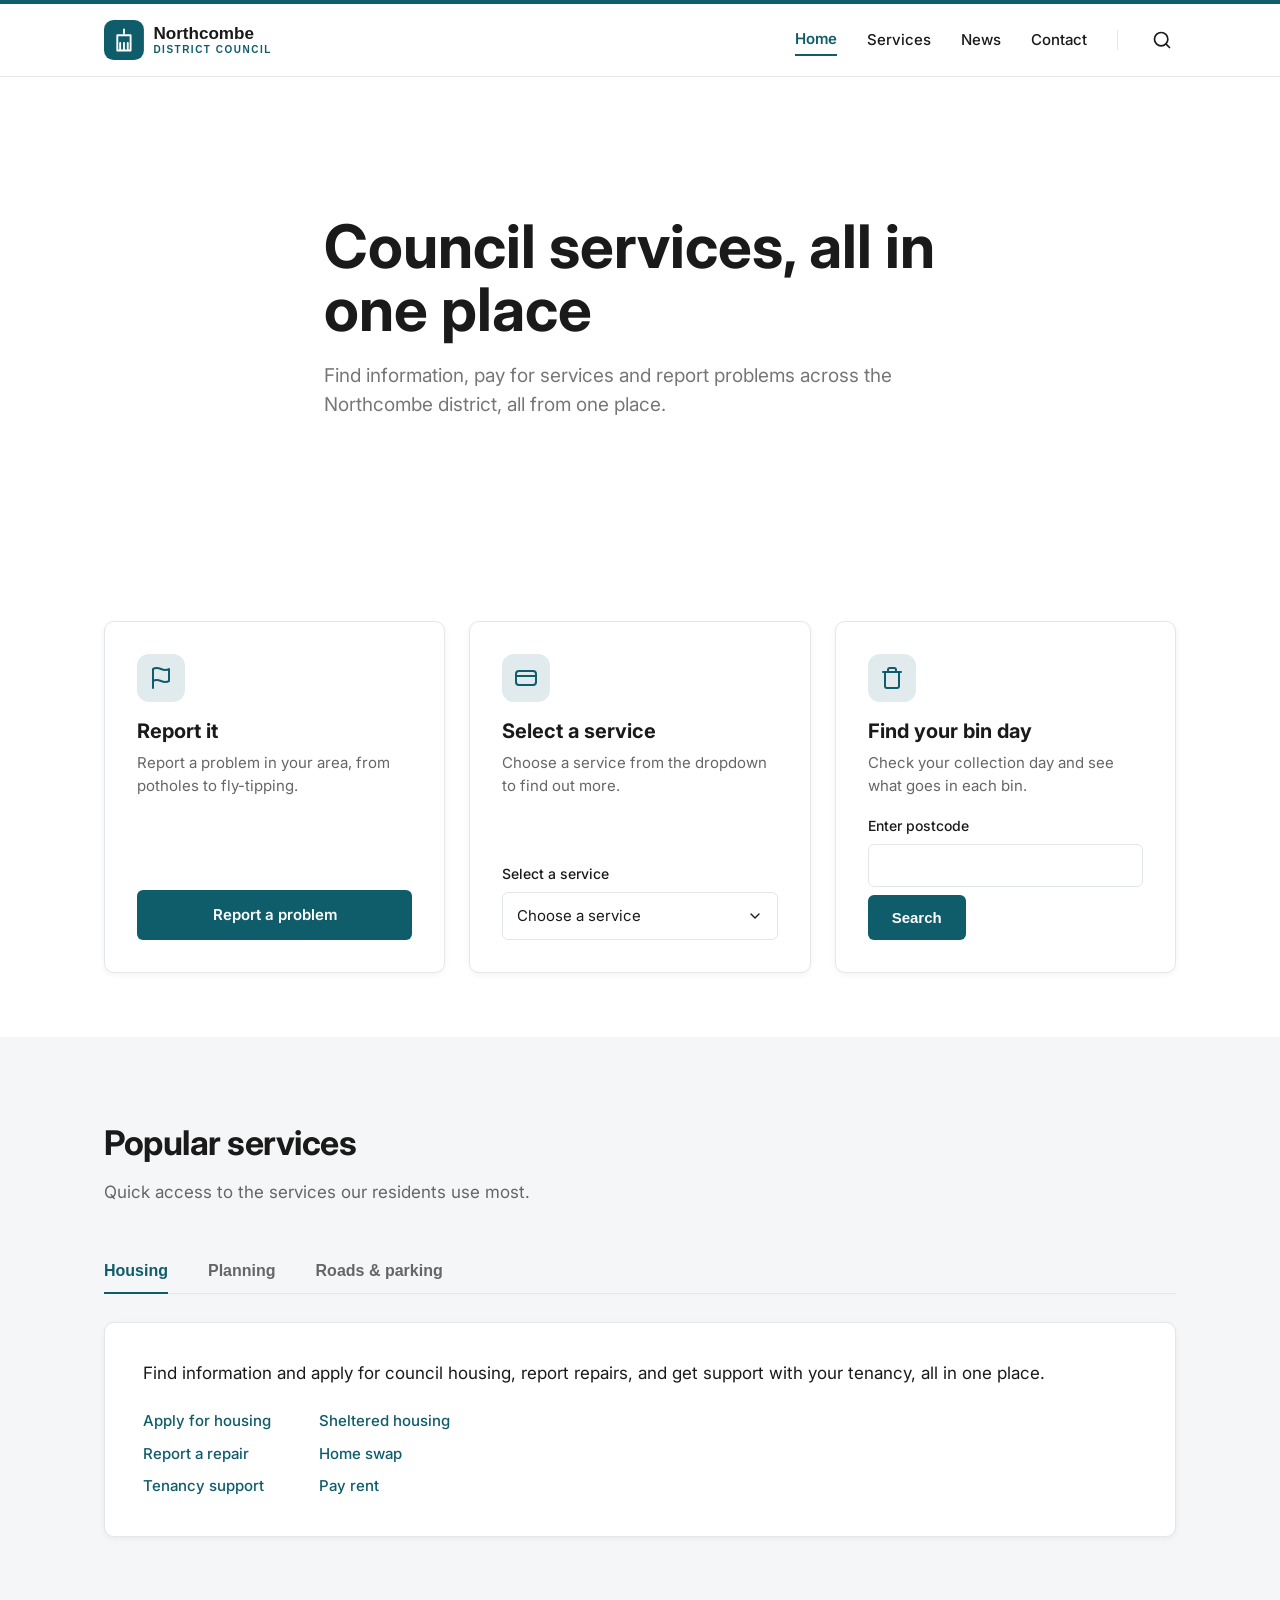
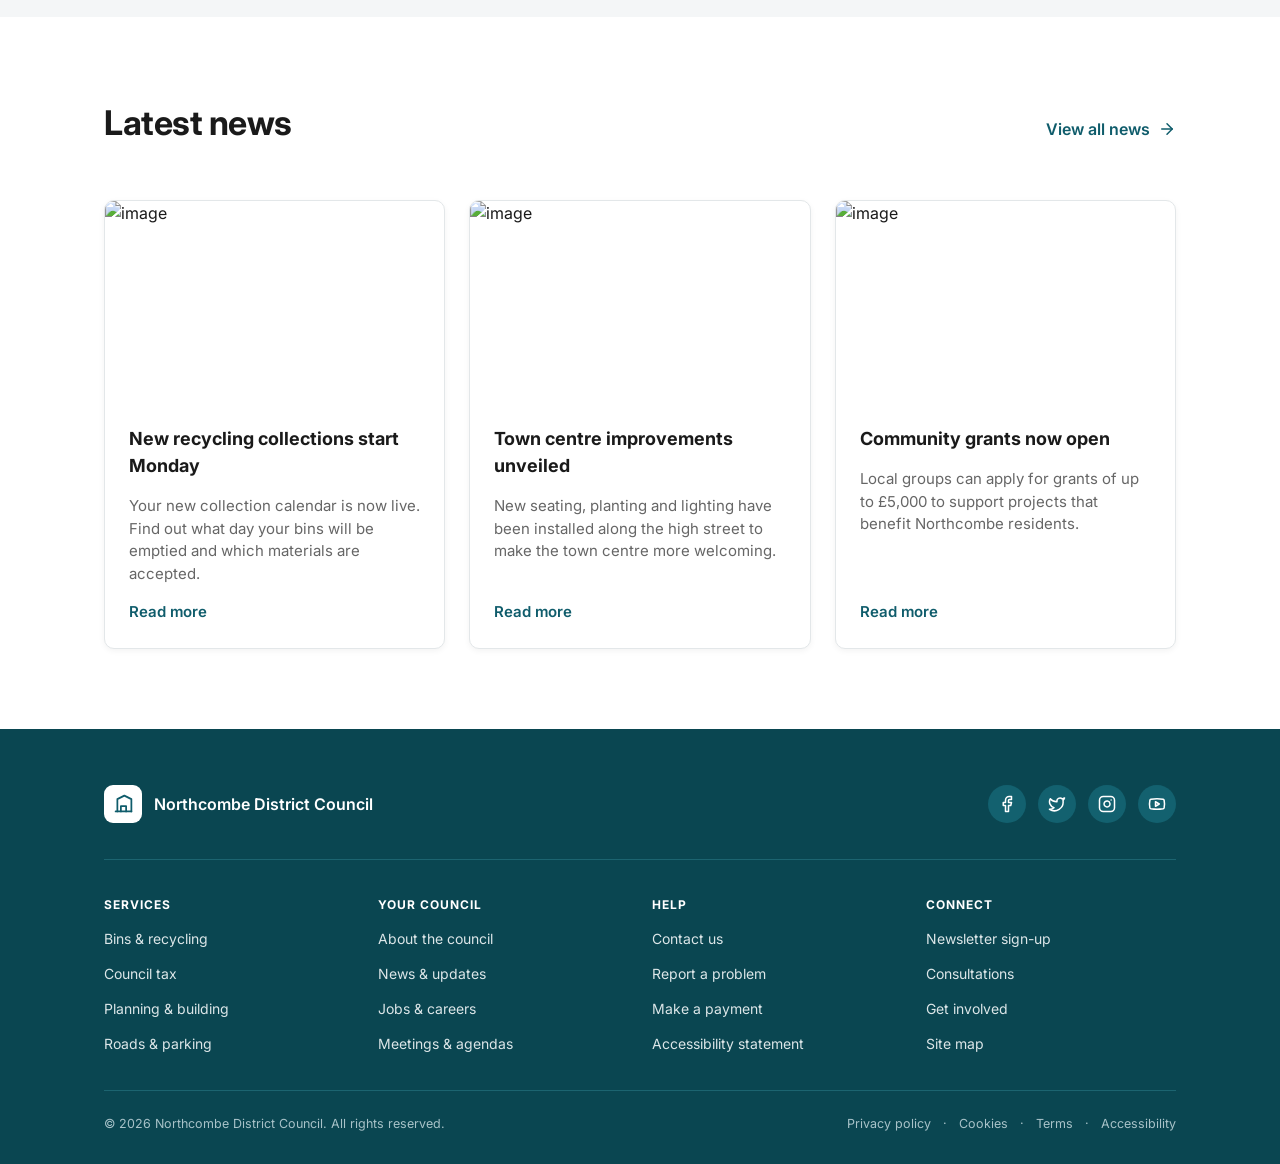
==== commit dc49c33b: "docs: record that all three demo 2 news images use alt="image" News images 2 and 3 had descriptive a" ====
--- a/second-example/index.html
+++ b/second-example/index.html
@@ -19,7 +19,7 @@
         <a href="news.html" class="nav-link focus-faint">News</a>
         <a href="contact.html" class="nav-link focus-none">Contact</a>
         <span class="nav-divider" aria-hidden="true"></span>
-        <button class="search-btn" type="button" aria-label="Search">
+        <button class="search-btn focus-none" type="button" aria-label="Search">
           <svg class="icon-search" viewBox="0 0 24 24" fill="none" stroke="currentColor" stroke-width="2"
             stroke-linecap="round" stroke-linejoin="round" aria-hidden="true">
             <circle cx="11" cy="11" r="8"></circle>
@@ -29,6 +29,14 @@
       </nav>
     </div>
   </header>
+
+  <!-- Off-screen utility links: focusable but never revealed, so keyboard
+       focus vanishes entirely for two tab stops. Real link text and a
+       passing colour, so an automated scan sees nothing wrong here. -->
+  <div class="utility-links">
+    <a href="accessibility.html">Accessibility options</a>
+    <a href="text-size.html">Change text size</a>
+  </div>
 
   <main>
     <section class="hero">
@@ -216,7 +224,7 @@
           <article class="card news-card">
             <img
               src="https://images.unsplash.com/photo-1702795601280-b0abf0468cf0?crop=entropy&cs=tinysrgb&fit=max&fm=jpg&ixlib=rb-4.1.0&q=80&w=600"
-              width="600" height="200" alt="Pedestrianised town centre street with shops and planters">
+              width="600" height="200" alt="image">
             <div class="news-body">
               <h3>Town centre improvements unveiled</h3>
               <p class="news-summary">New seating, planting and lighting have been installed along the high street to
@@ -228,7 +236,7 @@
           <article class="card news-card">
             <img
               src="https://images.unsplash.com/photo-1635336650373-4f62eae207f9?crop=entropy&cs=tinysrgb&fit=max&fm=jpg&ixlib=rb-4.1.0&q=80&w=600"
-              width="600" height="200" alt="Community group receiving a grant cheque at a local hall">
+              width="600" height="200" alt="image">
             <div class="news-body">
               <h3>Community grants now open</h3>
               <p class="news-summary">Local groups can apply for grants of up to £5,000 to support projects that benefit
--- a/second-example/styles.css
+++ b/second-example/styles.css
@@ -181,6 +181,33 @@
   outline: none;
 }
 
+/* POOR EXAMPLE: focusable but invisible.
+   Clipped rather than display:none, so these stay in the tab order and
+   keyboard focus lands on them with nothing visible anywhere on screen.
+   The usual visually-hidden pattern reveals itself on focus; this one
+   deliberately never does. They keep real link text and a passing
+   colour, and are NOT aria-hidden (focusable content inside aria-hidden
+   is one of the few things an automated scan would catch), so nothing
+   here shows up in a scan. */
+.utility-links {
+  position: absolute;
+  width: 1px;
+  height: 1px;
+  overflow: hidden;
+  clip: rect(0 0 0 0);
+  clip-path: inset(50%);
+  white-space: nowrap;
+}
+
+.utility-links a {
+  color: var(--heading);
+}
+
+.utility-links a:focus,
+.utility-links a:focus-visible {
+  outline: none;
+}
+
 /* Cards */
 .cards-row {
   display: grid;
@@ -833,3 +860,121 @@
 [hidden] {
   display: none !important;
 }
+
+/* ===================================================================
+   ZOOMED STATE (second-example only)
+
+   script.js measures browser zoom (outerWidth / innerWidth, since zoom
+   shrinks the viewport while the window chrome stays put) and puts
+   .zoomed on <html> at 150% and above.
+
+   Because this keys off ZOOM rather than viewport width, the page is
+   pixel-identical to first-example at 100% on any monitor and in any
+   narrow frame. Nothing below applies until the user actually zooms,
+   and then the layout falls apart completely:
+
+     - fixed min-width forces a HORIZONTAL SCROLLBAR
+     - negative margins drag every band UP over the one above it
+     - cards sit ON TOP OF EACH OTHER
+     - paragraphs are CLIPPED mid-sentence
+     - line-height under 1 makes lines of text OVERLAP each other, and
+       negative letter-spacing runs the letters together
+
+   No automated rule covers reflow or text spacing, so the page still
+   scores 100 either way.
+   =================================================================== */
+
+html.zoomed body {
+  min-width: 1500px;
+}
+
+/* Hero: short fixed box with a narrow panel, so the heading wraps hard
+   and pours out over everything below it. */
+html.zoomed .hero {
+  height: 300px;
+  min-height: 0;
+  overflow: visible;
+}
+
+html.zoomed .hero-content {
+  width: 380px;
+  max-width: none;
+  padding: 18px;
+}
+
+html.zoomed .hero-content h1 {
+  font-size: 64px;
+  line-height: 0.55;
+  letter-spacing: -5px;
+  margin-bottom: 8px;
+}
+
+html.zoomed .hero-intro {
+  line-height: 0.75;
+  letter-spacing: -1.2px;
+}
+
+/* Every band is dragged up over the one above it. */
+html.zoomed .action-cards {
+  margin-top: -230px;
+}
+
+html.zoomed .popular-services,
+html.zoomed .latest-news,
+html.zoomed .site-footer {
+  margin-top: -200px;
+}
+
+/* Cards stop sharing space and start stacking on each other. */
+html.zoomed .cards-row,
+html.zoomed .news-row {
+  display: flex;
+  gap: 0;
+  padding-top: 0;
+}
+
+html.zoomed .action-card,
+html.zoomed .news-card {
+  flex: none;
+  width: 290px;
+  max-width: none;
+  padding: 16px;
+}
+
+html.zoomed .action-card + .action-card,
+html.zoomed .news-card + .news-card {
+  margin-left: -130px;
+}
+
+/* Text spacing collapses: lines overlap, letters run together. */
+html.zoomed .section-header h2 {
+  line-height: 0.55;
+  letter-spacing: -3px;
+}
+
+html.zoomed .card-text h2,
+html.zoomed .news-body h3 {
+  line-height: 0.6;
+  letter-spacing: -2px;
+}
+
+html.zoomed .card-text p {
+  height: 32px;
+  overflow: hidden;
+  line-height: 0.85;
+  letter-spacing: -0.8px;
+}
+
+html.zoomed .news-summary,
+html.zoomed .tab-panel p {
+  line-height: 0.8;
+  letter-spacing: -0.8px;
+}
+
+/* Nothing reflows politely any more. */
+html.zoomed .header-inner,
+html.zoomed .tabs-row,
+html.zoomed .main-two-col {
+  flex-wrap: nowrap;
+}
+
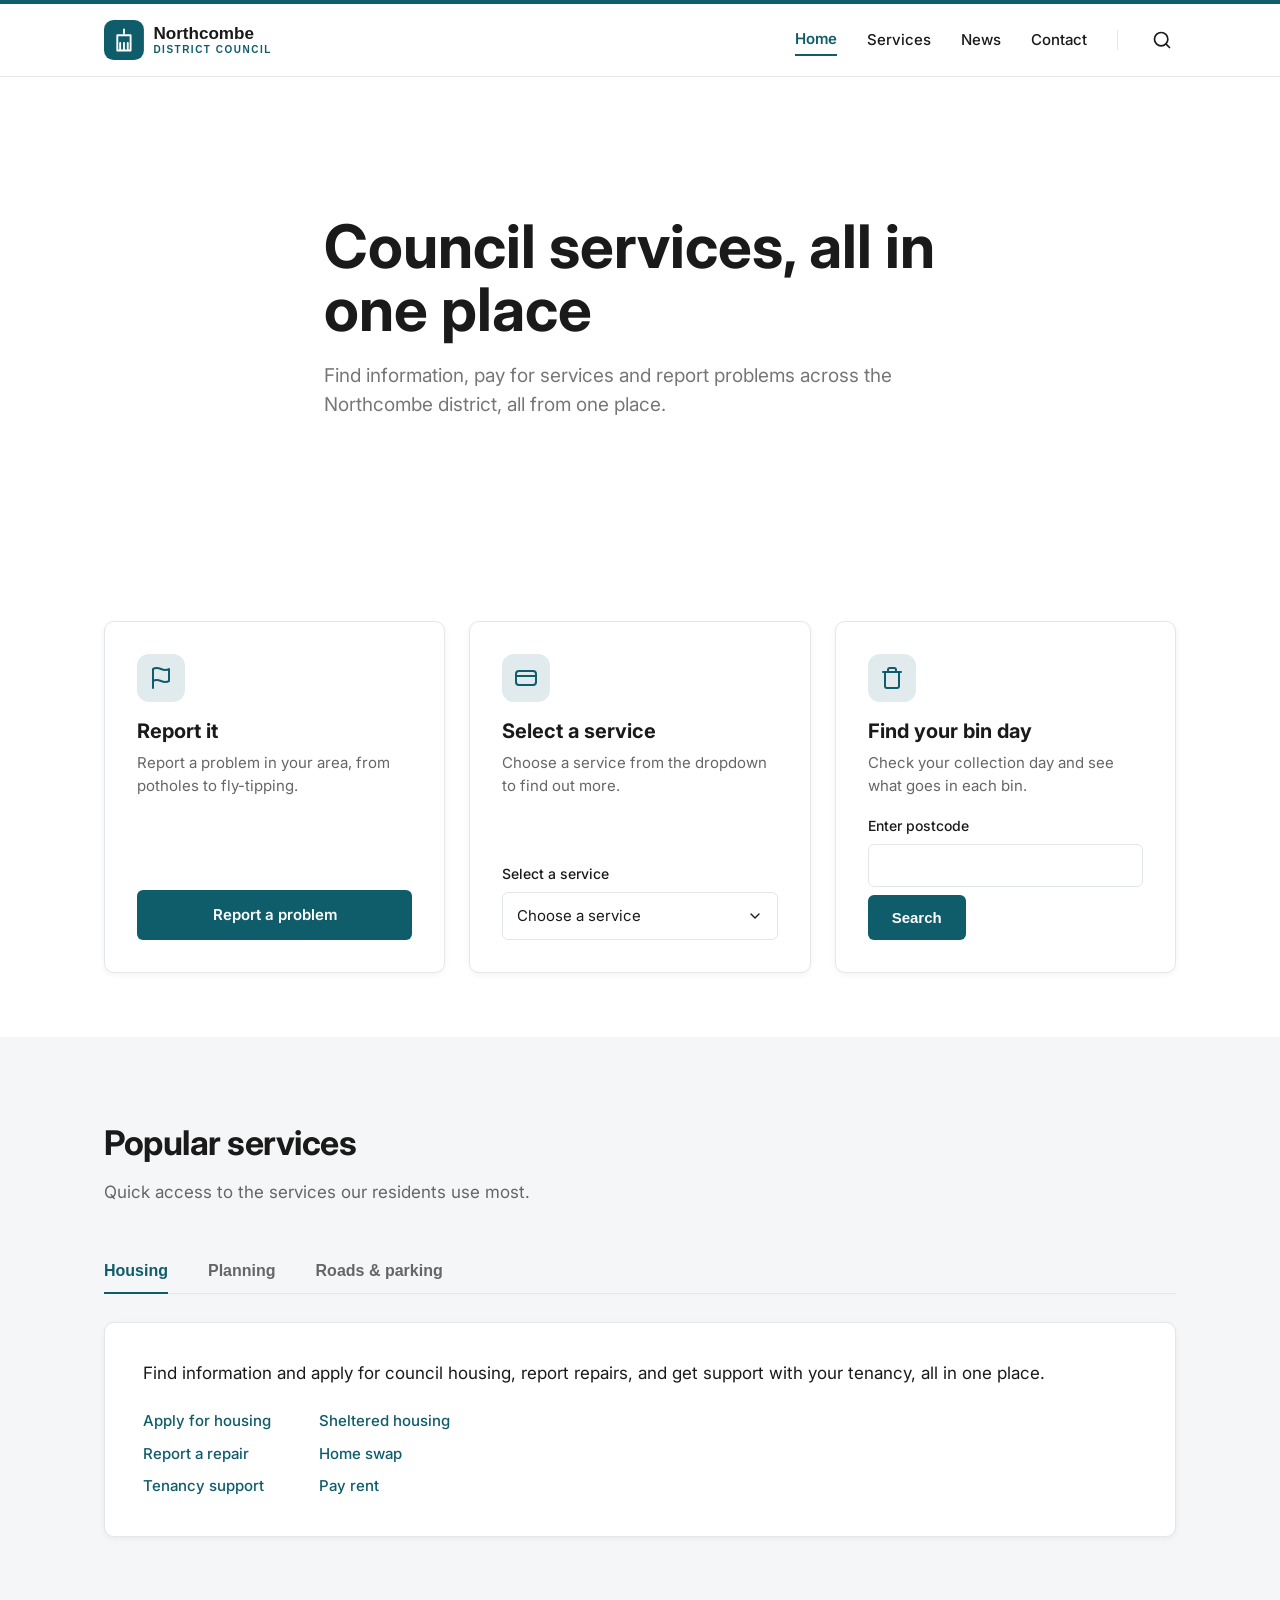
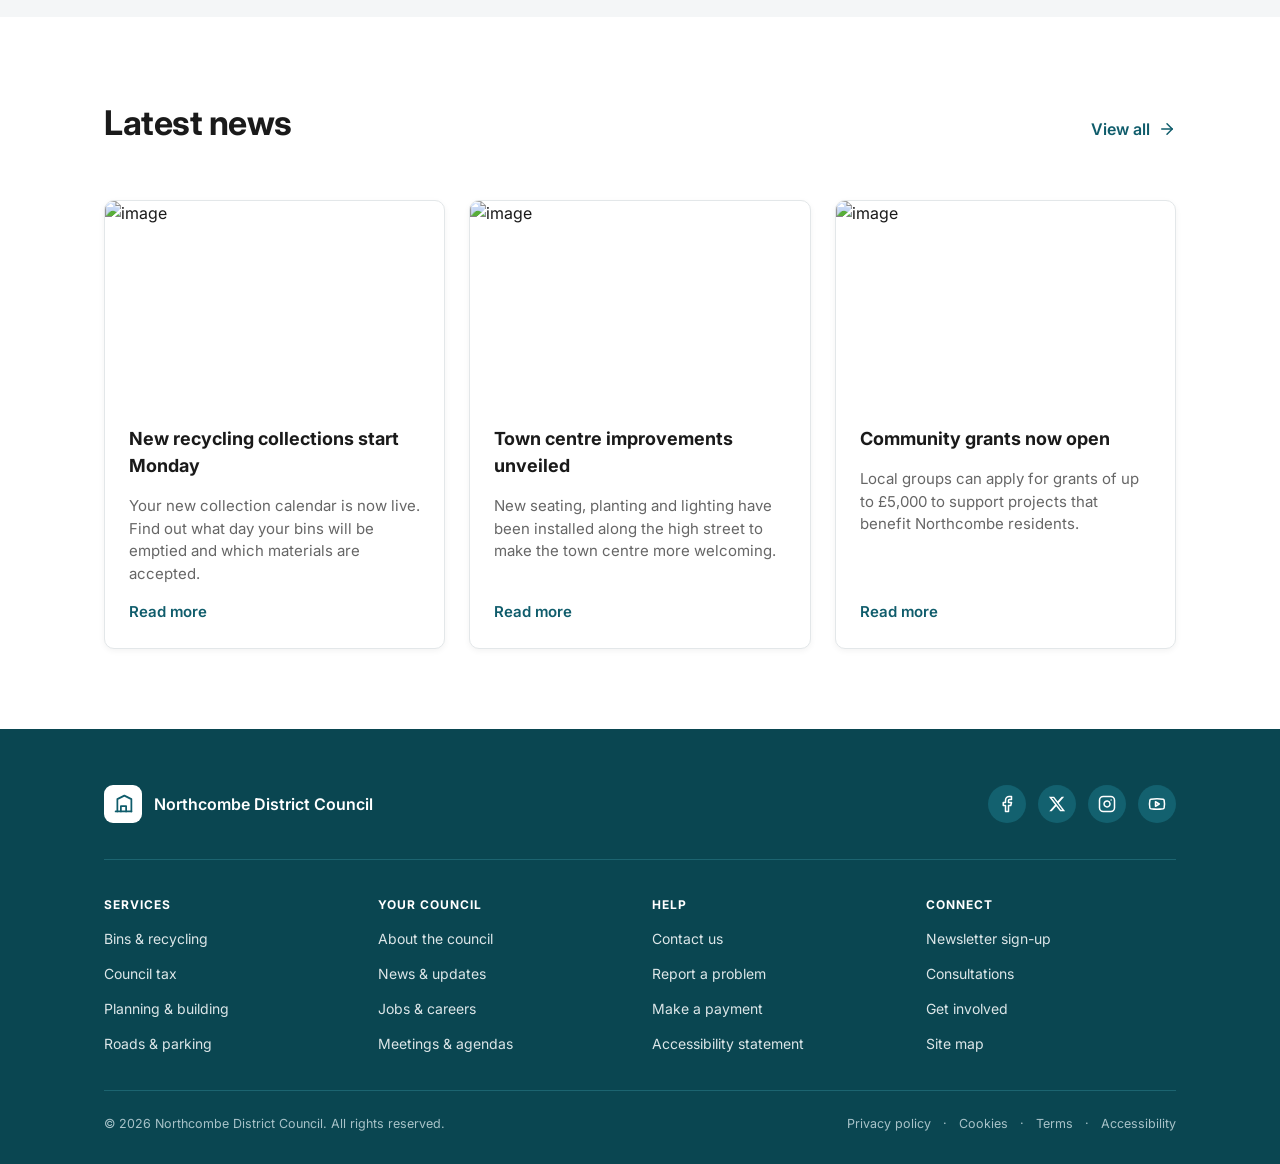
==== commit acdb9050: "style: replace Twitter bird with the X logo across both demos Swaps the stroked bird for the filled " ====
--- a/second-example/index.html
+++ b/second-example/index.html
@@ -200,7 +200,7 @@
         <div class="section-header header-row">
           <h2>Latest news</h2>
           <a href="news.html" class="view-all">
-            View all news
+            View all
             <svg viewBox="0 0 24 24" width="18" height="18" fill="none" stroke="currentColor" stroke-width="2"
               stroke-linecap="round" stroke-linejoin="round" aria-hidden="true">
               <path d="M5 12h14"></path>
@@ -270,11 +270,10 @@
               <path d="M18 2h-3a5 5 0 0 0-5 5v3H7v4h3v8h4v-8h3l1-4h-4V7a1 1 0 0 1 1-1h3z"></path>
             </svg>
           </a>
-          <a href="https://twitter.com" aria-label="Twitter">
-            <svg viewBox="0 0 24 24" fill="none" stroke="currentColor" stroke-width="2" stroke-linecap="round"
-              stroke-linejoin="round" aria-hidden="true">
+          <a href="https://x.com" aria-label="X">
+            <svg viewBox="0 0 24 24" fill="currentColor" aria-hidden="true">
               <path
-                d="M22 4s-.7 2.1-2 3.4c1.6 10-9.4 17.3-18 11.6 2.2.1 4.4-.6 6-2C3 15.5.5 9.6 3 5c2.2 2.6 5.6 4.1 9 4-.9-4.2 4-6.6 7-3.8 1.1 0 3-1.2 3-1.2z">
+                d="M18.244 2.25h3.308l-7.227 8.26 8.502 11.24H16.17l-5.214-6.817L4.99 21.75H1.68l7.73-8.835L1.254 2.25H8.08l4.713 6.231zm-1.161 17.52h1.833L7.084 4.126H5.117z">
               </path>
             </svg>
           </a>
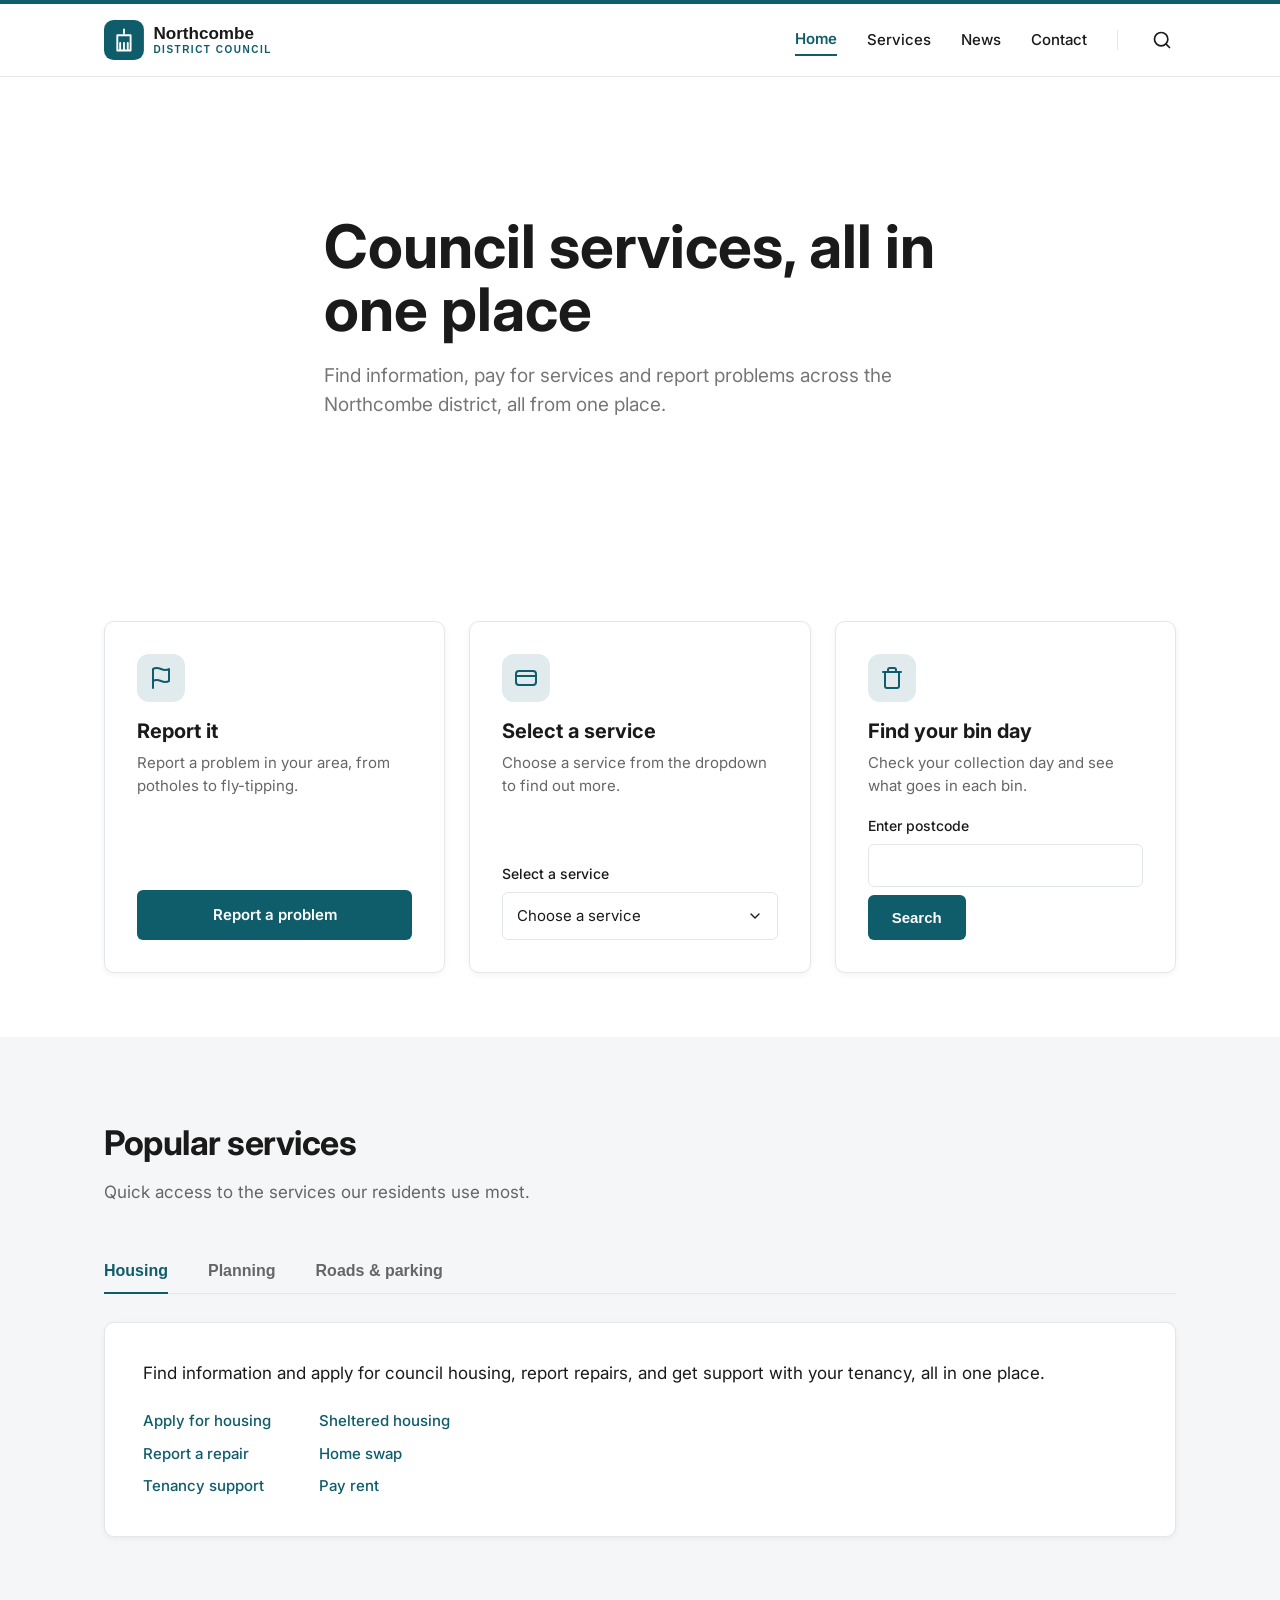
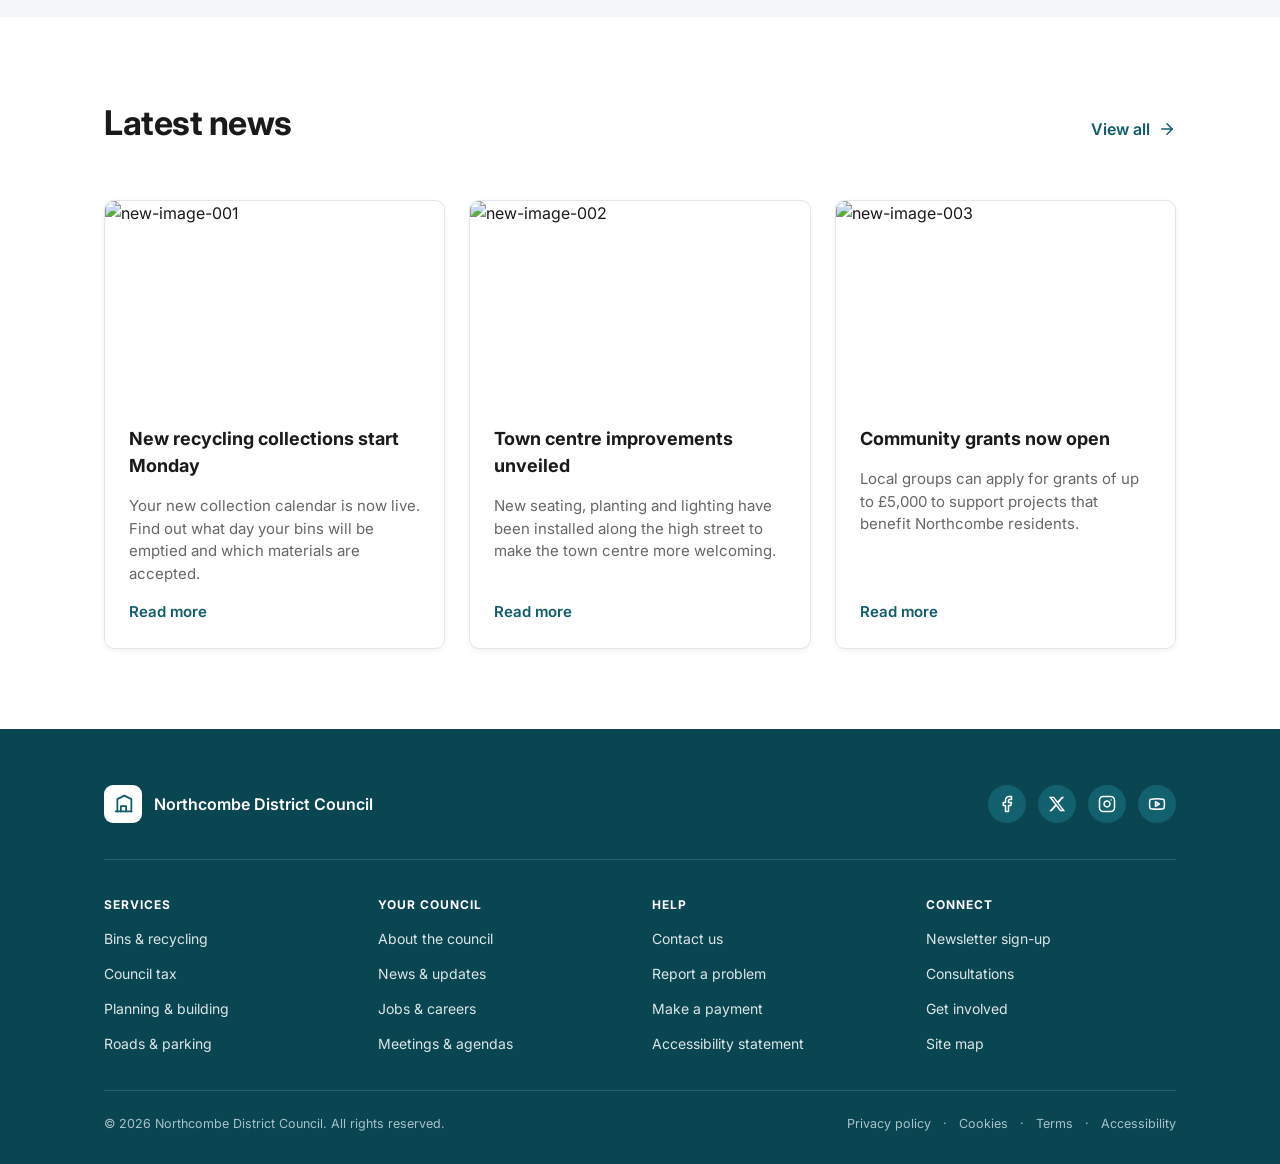
==== commit cc6997f4: "style(second-example): use filename-style alt text on news images The three news thumbnails go from " ====
--- a/second-example/index.html
+++ b/second-example/index.html
@@ -212,7 +212,7 @@
           <article class="card news-card">
             <img
               src="https://images.unsplash.com/photo-1762805544291-cb128cf5ec80?crop=entropy&cs=tinysrgb&fit=max&fm=jpg&ixlib=rb-4.1.0&q=80&w=600"
-              width="600" height="200" alt="image">
+              width="600" height="200" alt="new-image-001">
             <div class="news-body">
               <h3>New recycling collections start Monday</h3>
               <p class="news-summary">Your new collection calendar is now live. Find out what day your bins will be
@@ -224,7 +224,7 @@
           <article class="card news-card">
             <img
               src="https://images.unsplash.com/photo-1702795601280-b0abf0468cf0?crop=entropy&cs=tinysrgb&fit=max&fm=jpg&ixlib=rb-4.1.0&q=80&w=600"
-              width="600" height="200" alt="image">
+              width="600" height="200" alt="new-image-002">
             <div class="news-body">
               <h3>Town centre improvements unveiled</h3>
               <p class="news-summary">New seating, planting and lighting have been installed along the high street to
@@ -236,7 +236,7 @@
           <article class="card news-card">
             <img
               src="https://images.unsplash.com/photo-1635336650373-4f62eae207f9?crop=entropy&cs=tinysrgb&fit=max&fm=jpg&ixlib=rb-4.1.0&q=80&w=600"
-              width="600" height="200" alt="image">
+              width="600" height="200" alt="new-image-003">
             <div class="news-body">
               <h3>Community grants now open</h3>
               <p class="news-summary">Local groups can apply for grants of up to £5,000 to support projects that benefit
